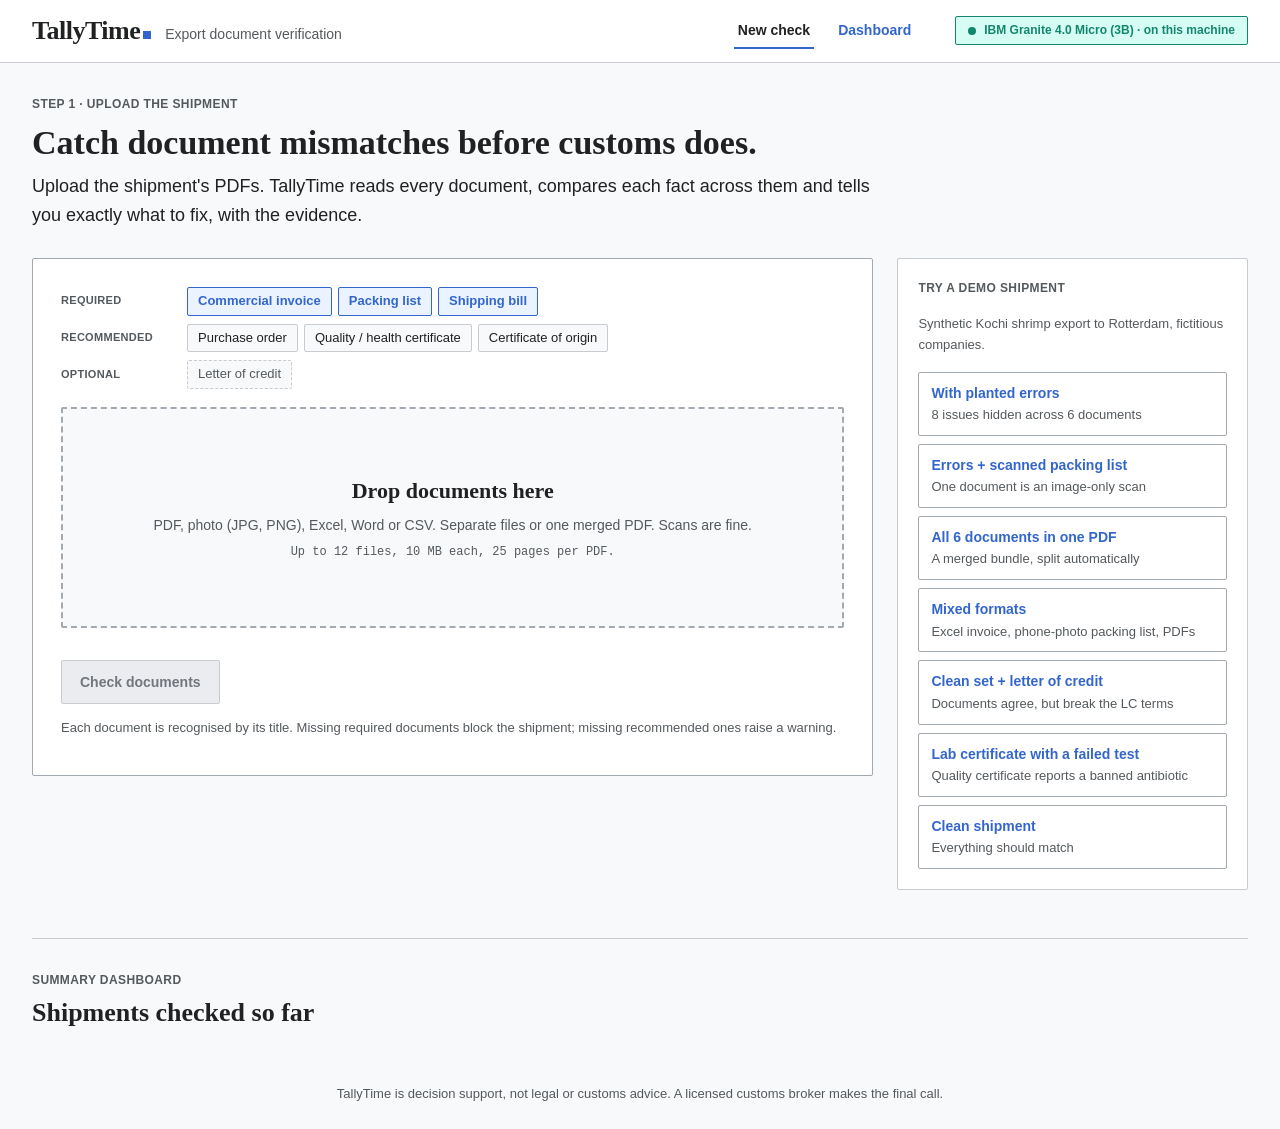
==== static/index.html @ c9c6b4e7 "feat: reusable review team with name dropdowns, export call to action and final verdict in report - " ====
<!doctype html>
<html lang="en">
<head>
<meta charset="utf-8">
<meta name="viewport" content="width=device-width, initial-scale=1">
<title>TallyTime · Export Document Verification</title>
<link rel="icon" type="image/svg+xml" href="favicon.svg">
<link rel="stylesheet" href="styles.css">
</head>
<body>
<header class="topbar">
  <div class="brand" role="button" tabindex="0" id="home-link">
    <span class="logo">TallyTime</span>
    <span class="tagline">Export document verification</span>
  </div>
  <nav class="mainnav">
    <button class="navlink" id="nav-new">New check</button>
    <button class="navlink" id="nav-dashboard">Dashboard</button>
  </nav>
  <div class="privacy-badge" id="model-badge" title="The AI model that reads the documents runs on this computer. Nothing is sent to an external service.">
    <span class="dot"></span> <span id="model-text">IBM Granite 4.0 Micro (3B) · on this machine</span>
  </div>
</header>

<main id="app">
  <!-- Upload -->
  <section id="view-upload" class="view">
    <div class="hero">
      <p class="eyebrow">STEP 1 · UPLOAD THE SHIPMENT</p>
      <h1>Catch document mismatches before customs does.</h1>
      <p class="lead">Upload the shipment's PDFs. TallyTime reads every document, compares each fact across them and tells you exactly what to fix, with the evidence.</p>
    </div>

    <div class="upload-grid">
      <div class="card upload-card">
        <div class="needed">
          <div class="need-group"><span class="need-label">Required</span>
            <span class="need req">Commercial invoice</span><span class="need req">Packing list</span><span class="need req">Shipping bill</span></div>
          <div class="need-group"><span class="need-label">Recommended</span>
            <span class="need rec">Purchase order</span><span class="need rec">Quality / health certificate</span><span class="need rec">Certificate of origin</span></div>
          <div class="need-group"><span class="need-label">Optional</span>
            <span class="need opt" title="If you add the letter of credit, every document is also checked against its terms">Letter of credit</span></div>
        </div>
        <label id="dropzone" class="dropzone" for="file-input">
          <input id="file-input" type="file" accept=".pdf,.png,.jpg,.jpeg,.tif,.tiff,.webp,.xlsx,.xls,.ods,.docx,.doc,.odt,.csv" multiple hidden>
          <strong>Drop documents here</strong>
          <span>PDF, photo (JPG, PNG), Excel, Word or CSV. Separate files or one merged PDF. Scans are fine.</span>
          <span class="limits">Up to 12 files, 10 MB each, 25 pages per PDF.</span>
        </label>
        <ul id="file-list" class="file-list"></ul>
        <div class="row-actions">
          <button id="btn-check" class="btn primary" disabled>Check documents</button>
          <button id="btn-clear" class="btn ghost" hidden>Clear</button>
        </div>
        <p class="hint">Each document is recognised by its title. Missing required documents block the shipment; missing recommended ones raise a warning.</p>
      </div>

      <div class="card demo-card">
        <p class="eyebrow">TRY A DEMO SHIPMENT</p>
        <p class="muted small">Synthetic Kochi shrimp export to Rotterdam, fictitious companies.</p>
        <button class="btn demo" data-demo="errors"><b>With planted errors</b><span>8 issues hidden across 6 documents</span></button>
        <button class="btn demo" data-demo="scanned"><b>Errors + scanned packing list</b><span>One document is an image-only scan</span></button>
        <button class="btn demo" data-demo="bundle"><b>All 6 documents in one PDF</b><span>A merged bundle, split automatically</span></button>
        <button class="btn demo" data-demo="mixed"><b>Mixed formats</b><span>Excel invoice, phone-photo packing list, PDFs</span></button>
        <button class="btn demo" data-demo="lc"><b>Clean set + letter of credit</b><span>Documents agree, but break the LC terms</span></button>
        <button class="btn demo" data-demo="quality"><b>Lab certificate with a failed test</b><span>Quality certificate reports a banned antibiotic</span></button>
        <button class="btn demo" data-demo="clean"><b>Clean shipment</b><span>Everything should match</span></button>
      </div>
    </div>

    <section id="dashboard" class="dash-section" aria-labelledby="dash-title">
      <p class="eyebrow">SUMMARY DASHBOARD</p>
      <h2 id="dash-title">Shipments checked so far</h2>
      <div id="dash-body"></div>
    </section>
  </section>

  <!-- Processing -->
  <section id="view-processing" class="view" hidden>
    <p class="eyebrow">STEP 2 · READING DOCUMENTS</p>
    <h2>Reading each document and extracting every field</h2>
    <p class="muted">The model runs on this laptop's CPU, so a new document takes about a minute. Documents seen before load instantly.</p>
    <ol id="progress-list" class="progress-list"></ol>
  </section>


  <!-- Results -->
  <section id="view-results" class="view" hidden>
    <div id="verdict" class="verdict"></div>
    <div class="langbar"><span class="muted">Issue language</span>
      <button class="lang active" data-lang="en">English</button><button class="lang" data-lang="ml">മലയാളം</button></div>
    <nav class="tabs" role="tablist">
      <button class="tab active" data-tab="matrix">Truth matrix</button>
      <button class="tab" data-tab="issues">Issues <span id="issues-count" class="pill"></span></button>
      <button class="tab" data-tab="fixes">Send fixes</button>
      <button class="tab" data-tab="readiness">Readiness</button>
      <button class="tab" data-tab="checklist">All checks</button>
      <button class="tab" data-tab="documents">Documents</button>
      <button class="tab" data-tab="audit">Audit log <span id="audit-count" class="pill"></span></button>
    </nav>
    <div id="tab-matrix" class="tab-panel"></div>
    <div id="tab-issues" class="tab-panel" hidden></div>
    <div id="tab-fixes" class="tab-panel" hidden></div>
    <div id="tab-readiness" class="tab-panel" hidden></div>
    <div id="tab-checklist" class="tab-panel" hidden></div>
    <div id="tab-documents" class="tab-panel" hidden></div>
    <div id="tab-audit" class="tab-panel" hidden></div>
    <div class="export-cta">
      <div><b>Share the review</b>
        <span class="muted">One-page report with every issue, each review decision and the final verdict. Choose "Save as PDF" in the print dialog.</span></div>
      <button class="btn primary" id="btn-export">Export report (PDF)</button>
    </div>
  </section>
</main>

<aside id="drawer" class="drawer" hidden>
  <div class="drawer-inner">
    <button id="drawer-close" class="btn ghost close" aria-label="Close">Close</button>
    <div id="drawer-body"></div>
  </div>
</aside>

<footer class="foot">TallyTime is decision support, not legal or customs advice. A licensed customs broker makes the final call.</footer>
<script src="ml.js"></script>
<script src="app.js"></script>
</body>
</html>
---- static/styles.css ----
:root {
  --navy: #0B1F33;
  --navy-2: #16304A;
  --paper: #F4EFE6;
  --card: #FBF8F2;
  --line: #D9CFBF;
  --ink: #0B1F33;
  --muted: #4A5868;
  --red: #C41E33;
  --red-bg: #FBE3E6;
  --amber: #A8540A;
  --amber-bg: #FCEBD8;
  --orange: #F28C28;
  --green: #1F7A50;
  --green-bg: #DDF0E5;
  --sans: "IBM Plex Sans", "Segoe UI", Arial, sans-serif;
  --mono: "IBM Plex Mono", "Courier New", monospace;
}

* { box-sizing: border-box; }
html, body { margin: 0; }
body { background: var(--paper); color: var(--ink); font: 15px/1.5 var(--sans); min-height: 100vh; display: flex; flex-direction: column; }
h1, h2, h3 { margin: 0 0 8px; line-height: 1.15; }
h1 { font-size: 38px; font-weight: 700; letter-spacing: -0.5px; }
h2 { font-size: 26px; }
h3 { font-size: 18px; }
p { margin: 0 0 8px; }
button { font: inherit; cursor: pointer; }
.muted { color: var(--muted); }
.mono { font-family: var(--mono); }
.eyebrow { font-family: var(--mono); font-size: 12px; letter-spacing: 3px; color: var(--amber); font-weight: 600; margin-bottom: 8px; }
[hidden] { display: none !important; }

/* Top bar */
.topbar { background: var(--navy); color: var(--paper); display: flex; justify-content: space-between; align-items: center; padding: 14px 32px; gap: 16px; flex-wrap: wrap; }
.brand { display: flex; align-items: baseline; gap: 14px; cursor: pointer; }
.logo { font-weight: 700; font-size: 24px; letter-spacing: -0.5px; }
.logo::after { content: ""; display: inline-block; width: 8px; height: 8px; background: var(--orange); margin-left: 3px; }
.tagline { color: #C9D3DE; font-size: 14px; }
.privacy-badge { font-family: var(--mono); font-size: 12px; color: #C9D3DE; border: 1px solid #3A5068; border-radius: 999px; padding: 4px 12px; display: flex; align-items: center; gap: 8px; }
.privacy-badge .dot { width: 8px; height: 8px; border-radius: 50%; background: #3FBF7F; }

main { flex: 1; width: 100%; max-width: 1360px; margin: 0 auto; padding: 32px; }
.foot { text-align: center; color: var(--muted); font-size: 13px; padding: 16px 32px 24px; }

/* Cards and buttons */
.card { background: var(--card); border: 1px solid var(--line); border-radius: 10px; padding: 24px; }
.btn { border: 1px solid var(--line); background: var(--card); color: var(--ink); border-radius: 8px; padding: 10px 18px; font-weight: 600; }
.btn:hover { border-color: var(--navy); }
.btn:focus-visible, .tab:focus-visible, .cell:focus-visible { outline: 3px solid var(--orange); outline-offset: 2px; }
.btn.primary { background: var(--navy); color: var(--paper); border-color: var(--navy); }
.btn.primary:disabled { opacity: 0.45; cursor: not-allowed; }
.btn.ghost { background: transparent; }
.btn.danger { color: var(--red); border-color: #E7B8BF; background: transparent; }
.btn.small { padding: 6px 12px; font-size: 13px; }

/* Navigation */
.mainnav { display: flex; gap: 4px; margin-left: auto; margin-right: 16px; }
.navlink { background: none; border: 1px solid transparent; color: #C9D3DE; padding: 6px 14px; border-radius: 6px; font-weight: 600; }
.navlink:hover, .navlink.active { color: var(--paper); border-color: #3A5068; }

/* Dashboard */
.kpis { display: grid; grid-template-columns: repeat(auto-fit, minmax(170px, 1fr)); gap: 14px; margin: 18px 0 24px; }
.kpi { background: var(--card); border: 1px solid var(--line); border-radius: 10px; padding: 16px 18px; }
.kpi b { display: block; font-family: var(--mono); font-size: 30px; line-height: 1.1; }
.kpi span { color: var(--muted); font-size: 13px; }
.kpi.blocked b { color: var(--red); } .kpi.ready b { color: var(--green); } .kpi.review b { color: var(--amber); }
.dash-grid { display: grid; grid-template-columns: 1fr 1fr; gap: 20px; margin-bottom: 24px; }
.bars { display: flex; flex-direction: column; gap: 10px; margin-top: 12px; }
.bar-row { display: grid; grid-template-columns: 1fr 44px; gap: 10px; align-items: center; font-size: 14px; }
.bar-label { display: flex; flex-direction: column; gap: 4px; }
.bar-track { height: 10px; background: #ECE4D6; border-radius: 999px; overflow: hidden; }
.bar-fill { height: 100%; background: var(--navy); border-radius: 999px; }
.bar-fill.hot { background: var(--red); }
.bar-row b { font-family: var(--mono); text-align: right; }
table.recent { width: 100%; border-collapse: collapse; background: var(--card); border: 1px solid var(--line); border-radius: 10px; overflow: hidden; }
.recent th, .recent td { text-align: left; padding: 10px 14px; border-bottom: 1px solid var(--line); font-size: 14px; }
.recent th { background: #F1EADF; color: var(--muted); font-weight: 600; }
.recent tr.click { cursor: pointer; } .recent tr.click:hover td { background: #fff; }
.vtag { font-family: var(--mono); font-size: 11px; font-weight: 700; letter-spacing: 1px; padding: 2px 8px; border-radius: 4px; color: #fff; }
.vtag.blocked { background: var(--red); } .vtag.review { background: var(--amber); } .vtag.ready { background: var(--green); }
@media (max-width: 900px) { .dash-grid { grid-template-columns: 1fr; } .mainnav { margin: 0; } }

/* Upload */
.hero { max-width: 860px; margin-bottom: 28px; }
.lead { font-size: 18px; color: var(--muted); }
.upload-grid { display: grid; grid-template-columns: 2.4fr 1fr; gap: 24px; align-items: start; }
.upload-card { padding: 28px; border-width: 2px; }
.needed { display: flex; flex-direction: column; gap: 8px; margin-bottom: 18px; }
.need-group { display: flex; flex-wrap: wrap; align-items: center; gap: 6px; }
.need-label { font-family: var(--mono); font-size: 11px; letter-spacing: 2px; text-transform: uppercase; color: var(--muted); width: 120px; }
.need { font-size: 13px; padding: 3px 10px; border-radius: 999px; border: 1px solid var(--line); background: #fff; }
.need.req { border-color: var(--navy); font-weight: 600; }
.need.rec { color: var(--ink); }
.need.opt { border-style: dashed; color: var(--muted); cursor: help; }
.dash-section { margin-top: 48px; padding-top: 32px; border-top: 2px solid var(--line); scroll-margin-top: 16px; }
.small { font-size: 13px; }
.dropzone { display: flex; flex-direction: column; align-items: center; justify-content: center; gap: 6px; border: 2px dashed #B9AC97; border-radius: 10px; padding: 64px 16px; text-align: center; cursor: pointer; background: #fff8; transition: border-color .15s, background .15s; }
.dropzone strong { font-size: 20px; }
.dropzone span { color: var(--muted); }
.dropzone .limits { font-size: 12px; font-family: var(--mono); }
.dropzone.over { border-color: var(--navy); background: #fff; }
.file-list { list-style: none; padding: 0; margin: 16px 0; display: flex; flex-direction: column; gap: 6px; }
.file-list li { font-family: var(--mono); font-size: 13px; background: #fff; border: 1px solid var(--line); border-radius: 6px; padding: 6px 10px; display: flex; justify-content: space-between; }
.row-actions { display: flex; gap: 10px; }
.hint { color: var(--muted); font-size: 13px; margin-top: 14px; }
.demo-card { display: flex; flex-direction: column; gap: 10px; }
.btn.demo { text-align: left; display: flex; flex-direction: column; gap: 1px; padding: 9px 12px; background: #fff; font-size: 14px; }
.demo-card { gap: 8px; padding: 20px; }
.btn.demo span { font-weight: 400; color: var(--muted); font-size: 13px; }

/* Processing */
.progress-list { list-style: none; padding: 0; margin: 24px 0 0; display: flex; flex-direction: column; gap: 10px; max-width: 860px; }
.progress-list li { background: var(--card); border: 1px solid var(--line); border-radius: 8px; padding: 14px 18px; display: grid; grid-template-columns: 28px 1fr auto; gap: 12px; align-items: center; }
.state-icon { width: 22px; height: 22px; border-radius: 50%; border: 2px solid var(--line); }
.state-icon.reading { border-color: var(--line); border-top-color: var(--navy); animation: spin 0.9s linear infinite; }
.state-icon.done { background: var(--green); border-color: var(--green); }
.state-icon.error { background: var(--red); border-color: var(--red); }
@keyframes spin { to { transform: rotate(360deg); } }
.progress-list .meta { font-family: var(--mono); font-size: 13px; color: var(--muted); }

/* Verdict */
.verdict { display: grid; grid-template-columns: auto 1fr auto; gap: 28px; align-items: center; background: var(--navy); color: var(--paper); border-radius: 12px; padding: 24px 28px; margin-bottom: 20px; }
.stamp { justify-self: start; width: max-content; font-family: var(--mono); font-weight: 700; font-size: 22px; letter-spacing: 3px; padding: 10px 18px; border: 3px solid currentColor; border-radius: 6px; transform: rotate(-3deg); white-space: nowrap; }
.stamp.blocked { color: #FF6B7D; }
.stamp.review { color: var(--orange); }
.stamp.ready { color: #3FBF7F; }
.verdict h2 { margin-bottom: 4px; }
.verdict .sub { color: #C9D3DE; }
.stats { display: flex; gap: 22px; margin-top: 10px; flex-wrap: wrap; }
.stat b { font-family: var(--mono); font-size: 22px; display: block; }
.stat span { color: #C9D3DE; font-size: 13px; }
.coverage { display: flex; flex-wrap: wrap; gap: 6px; margin-top: 12px; }
.cov { font-size: 12px; padding: 3px 9px; border-radius: 999px; border: 1px solid #3A5068; color: #C9D3DE; }
.cov.ok { border-color: #2E6B53; color: #9FE0BF; }
.cov.missing { border-color: #FF6B7D; color: #FFB3BD; font-weight: 600; }
.cov.absent { border-style: dashed; color: #9FB2C6; }
.verdict-actions { display: flex; flex-direction: column; gap: 8px; }
.verdict .btn { background: transparent; color: var(--paper); border-color: #3A5068; }
.verdict .btn:hover { border-color: var(--paper); }
.verdict .btn.danger { color: #FF9AA6; }

/* Tabs */
.tabs { display: flex; gap: 4px; border-bottom: 2px solid var(--line); margin-bottom: 20px; flex-wrap: wrap; }
.tab { background: none; border: none; padding: 10px 16px; font-weight: 600; color: var(--muted); border-bottom: 3px solid transparent; margin-bottom: -2px; }
.tab.active { color: var(--ink); border-bottom-color: var(--orange); }
.pill { font-family: var(--mono); font-size: 12px; background: var(--line); border-radius: 999px; padding: 1px 8px; margin-left: 4px; }
.pill.red { background: var(--red); color: #fff; }

/* Truth matrix */
.matrix-wrap { overflow-x: auto; border: 1px solid var(--line); border-radius: 10px; background: var(--card); }
table.matrix { border-collapse: collapse; width: 100%; min-width: 980px; }
.matrix th, .matrix td { border-bottom: 1px solid var(--line); padding: 0; text-align: left; vertical-align: top; }
.matrix thead th { background: var(--navy); color: var(--paper); padding: 12px 12px; font-size: 13px; position: sticky; top: 0; }
.matrix thead th small { display: block; color: #9FB2C6; font-weight: 400; font-family: var(--mono); font-size: 11px; }
.matrix th.field { padding: 12px; width: 170px; font-size: 14px; background: #F1EADF; }
.matrix thead th.field { background: var(--navy-2); color: var(--paper); }
.matrix th.field .rowstatus { display: block; font-family: var(--mono); font-size: 11px; font-weight: 600; margin-top: 2px; }
.rowstatus.error { color: var(--red); }
.rowstatus.warning { color: var(--amber); }
.rowstatus.pass { color: var(--green); }
.rowstatus.info, .rowstatus.skipped { color: var(--muted); }
.cell { display: block; width: 100%; min-height: 52px; word-break: break-word; text-align: left; border: none; background: transparent; padding: 10px 12px; font-family: var(--mono); font-size: 13px; color: var(--ink); }
.cell:hover { background: #fff; }
.matrix td.td-mismatch { background: var(--red-bg); box-shadow: inset 3px 0 0 var(--red); }
.matrix td.td-vague { background: var(--amber-bg); box-shadow: inset 3px 0 0 var(--amber); }
.cell.mismatch { color: var(--red); font-weight: 600; }
.cell.vague { color: var(--amber); font-weight: 600; }
.cell.mismatch:hover, .cell.vague:hover { background: transparent; text-decoration: underline; }
.cell.empty { color: #A9A398; cursor: help; font-family: var(--sans); font-size: 12px; font-style: italic; }
.cell-legend { font-style: italic; color: #A9A398; }
.reviewer { display: flex; align-items: center; gap: 8px; font-size: 13px; color: var(--muted); margin-top: 6px; }
.reviewer input { font: inherit; border: 1px solid var(--line); border-radius: 6px; padding: 4px 8px; background: #fff; width: 220px; }
.cell .tag { display: block; font-family: var(--sans); font-size: 11px; font-weight: 600; margin-top: 3px; }
.cell .unverified { color: var(--amber); }
.legend { display: flex; gap: 18px; color: var(--muted); font-size: 13px; margin: 0 0 12px; flex-wrap: wrap; }
.legend i { display: inline-block; width: 12px; height: 12px; border-radius: 2px; vertical-align: -1px; margin-right: 6px; }

/* Issues */
.issues { display: flex; flex-direction: column; gap: 14px; }
.issue { background: var(--card); border: 1px solid var(--line); border-left: 6px solid var(--red); border-radius: 10px; padding: 18px 20px; }
.issue.warning { border-left-color: var(--amber); }
.issue.reviewed { opacity: 0.85; }
.issue-head { display: flex; justify-content: space-between; gap: 12px; align-items: baseline; flex-wrap: wrap; }
.sev { font-family: var(--mono); font-size: 11px; font-weight: 700; letter-spacing: 1px; padding: 2px 8px; border-radius: 4px; color: #fff; background: var(--red); margin-right: 8px; }
.sev.warning { background: var(--amber); }
.sev.pass { background: var(--green); }
.sev.skipped { background: #8A8F96; }
.cat { font-family: var(--mono); font-size: 12px; color: var(--muted); }
.issue .msg { font-size: 16px; margin: 8px 0; }
.issue .fix { color: var(--muted); }
.issue .fix b { color: var(--ink); }
table.values { width: 100%; border-collapse: collapse; margin: 12px 0; font-size: 13px; }
.values th { text-align: left; color: var(--muted); font-weight: 600; padding: 6px 8px; border-bottom: 1px solid var(--line); }
.values td { padding: 6px 8px; border-bottom: 1px solid #ECE4D6; vertical-align: top; }
.values td.v { font-family: var(--mono); }
.values tr.outlier td { background: var(--red-bg); }
.values tr.outlier td.v { color: var(--red); font-weight: 600; }
.evidence { font-family: var(--mono); font-size: 12px; color: var(--muted); }
.review-box { border-top: 1px dashed var(--line); margin-top: 12px; padding-top: 12px; display: flex; gap: 10px; align-items: flex-start; flex-wrap: wrap; }
.review-box textarea { flex: 1 1 320px; min-height: 40px; font: inherit; border: 1px solid var(--line); border-radius: 6px; padding: 8px; background: #fff; }
.review-head { flex: 1 1 100%; display: flex; flex-direction: column; gap: 2px; font-size: 14px; }
.review-head .muted { font-size: 13px; }
.review-actions { display: flex; gap: 8px; flex-wrap: wrap; flex: 0 0 auto; }
.sr-only { position: absolute; width: 1px; height: 1px; overflow: hidden; clip: rect(0 0 0 0); white-space: nowrap; }
.review-done { font-size: 14px; }
.review-done b.confirmed { color: var(--red); }
.review-done b.overridden { color: var(--green); }
.empty-state { background: var(--card); border: 1px dashed var(--line); border-radius: 10px; padding: 32px; text-align: center; color: var(--muted); }

/* Language toggle */
.langbar { display: flex; align-items: center; gap: 6px; justify-content: flex-end; margin: -8px 0 6px; font-size: 13px; }
.lang { border: 1px solid var(--line); background: var(--card); border-radius: 6px; padding: 3px 10px; font-weight: 600; color: var(--muted); }
.lang.active { background: var(--navy); color: var(--paper); border-color: var(--navy); }
.ml { font-family: "Noto Sans Malayalam", "Manjari", var(--sans); }
.en-sub { color: var(--muted); font-size: 13px; }

/* Send fixes */
.fix-grid { display: grid; grid-template-columns: repeat(auto-fill, minmax(420px, 1fr)); gap: 16px; }
.fix-card { background: var(--card); border: 1px solid var(--line); border-top: 6px solid var(--navy); border-radius: 10px; padding: 18px 20px; display: flex; flex-direction: column; gap: 10px; }
.fix-card ol { margin: 0; padding-left: 20px; display: flex; flex-direction: column; gap: 6px; font-size: 14px; }
.fix-card .actions { display: flex; gap: 8px; flex-wrap: wrap; margin-top: auto; }
.btn.wa { background: #1F7A50; color: #fff; border-color: #1F7A50; }

/* Readiness */
.ready-head { display: flex; gap: 24px; flex-wrap: wrap; align-items: baseline; margin-bottom: 16px; }
.ready-head b { font-size: 20px; }
.rtag { font-family: var(--mono); font-size: 11px; font-weight: 700; letter-spacing: 1px; padding: 2px 8px; border-radius: 4px; color: #fff; }
.rtag.info { background: var(--navy-2); }
.rtag.ok { background: var(--green); } .rtag.missing { background: var(--red); } .rtag.check { background: var(--amber); }

/* Checklist */
.check-group { margin-bottom: 22px; }
.check-group h3 { font-size: 13px; font-family: var(--mono); letter-spacing: 2px; text-transform: uppercase; color: var(--muted); }
.check-row { display: grid; grid-template-columns: 96px 1fr; gap: 12px; padding: 10px 0; border-bottom: 1px solid var(--line); align-items: baseline; }
.check-row .t { font-weight: 600; }
.check-row .m { color: var(--muted); font-size: 14px; }

/* Documents */
.docs { display: grid; grid-template-columns: repeat(auto-fill, minmax(380px, 1fr)); gap: 16px; }
.doc-card { background: var(--card); border: 1px solid var(--line); border-radius: 10px; padding: 18px; }
.doc-card .badges { display: flex; gap: 6px; flex-wrap: wrap; margin: 6px 0 10px; }
.badge { font-family: var(--mono); font-size: 11px; border: 1px solid var(--line); border-radius: 4px; padding: 1px 6px; color: var(--muted); }
.badge.warn { border-color: var(--amber); color: var(--amber); }
.doc-card details summary { cursor: pointer; font-weight: 600; margin-top: 8px; }

/* Audit */
.audit { list-style: none; padding: 0; margin: 0; }
.audit li { background: var(--card); border: 1px solid var(--line); border-radius: 8px; padding: 12px 16px; margin-bottom: 8px; }

/* Drawer */
.drawer { position: fixed; inset: 0; background: rgba(11, 31, 51, 0.35); display: flex; justify-content: flex-end; z-index: 20; }
.drawer-inner { width: min(560px, 100%); height: 100%; background: var(--paper); padding: 28px; overflow-y: auto; box-shadow: -12px 0 32px rgba(0,0,0,.2); position: relative; }
.drawer .close { position: absolute; top: 18px; right: 18px; }
.kv { display: grid; grid-template-columns: 150px 1fr; gap: 6px 12px; margin: 16px 0; font-size: 14px; }
.kv dt { color: var(--muted); }
.kv dd { margin: 0; font-family: var(--mono); }
.snippet { background: #fff; border: 1px solid var(--line); border-left: 4px solid var(--navy); border-radius: 6px; padding: 12px; font-family: var(--mono); font-size: 13px; white-space: pre-wrap; word-break: break-word; }
.snippet mark { background: #FFE08A; padding: 0 2px; }
.ok-note { color: var(--green); font-weight: 600; }
.warn-note { color: var(--amber); font-weight: 600; }

@media (max-width: 900px) {
  main { padding: 16px; }
  .upload-grid { grid-template-columns: 1fr; }
  .need-label { width: 100%; }
  .verdict { grid-template-columns: 1fr; }
  h1 { font-size: 28px; }
}

/* =====================================================================
   Codex theme
   A hand-written theme following the Wikimedia Codex design language
   (design tokens, components and patterns: https://doc.wikimedia.org/codex/).
   It overrides the base styles above; delete this block to restore them.
   ===================================================================== */
:root {
  --cdx-base: #202122;          /* color-base */
  --cdx-subtle: #54595d;        /* color-subtle */
  --cdx-placeholder: #72777d;
  --cdx-bg: #ffffff;            /* background-color-base */
  --cdx-bg-subtle: #f8f9fa;     /* background-color-interactive-subtle */
  --cdx-bg-interactive: #eaecf0;
  --cdx-border: #a2a9b1;        /* border-color-base */
  --cdx-border-subtle: #c8ccd1;
  --cdx-progressive: #36c;      /* color-progressive */
  --cdx-progressive-hover: #447ff5;
  --cdx-progressive-active: #2a4b8d;
  --cdx-progressive-bg: #eaf3ff;
  --cdx-error: #d73333;
  --cdx-error-bg: #fee7e6;
  --cdx-warning: #886425;
  --cdx-warning-border: #ab7f2a;
  --cdx-warning-bg: #fef6e7;
  --cdx-success: #14866d;
  --cdx-success-bg: #d5fdf4;
  --cdx-radius: 2px;

  /* Re-point the base palette at Codex tokens */
  --navy: var(--cdx-progressive);
  --navy-2: var(--cdx-progressive-active);
  --paper: var(--cdx-bg-subtle);
  --card: var(--cdx-bg);
  --line: var(--cdx-border-subtle);
  --ink: var(--cdx-base);
  --muted: var(--cdx-subtle);
  --red: var(--cdx-error);
  --red-bg: var(--cdx-error-bg);
  --amber: var(--cdx-warning);
  --amber-bg: var(--cdx-warning-bg);
  --orange: var(--cdx-progressive);
  --green: var(--cdx-success);
  --green-bg: var(--cdx-success-bg);
  --sans: -apple-system, BlinkMacSystemFont, "Segoe UI", Roboto, Lato, Helvetica, Arial, sans-serif;
  --mono: Menlo, Consolas, "Liberation Mono", "Courier New", monospace;
  --serif: "Linux Libertine", "Georgia", "Times", serif;
}

body { background: var(--cdx-bg-subtle); color: var(--cdx-base); font-size: 14px; line-height: 1.6; }
h1, h2 { font-family: var(--serif); font-weight: 400; letter-spacing: 0; }
h1 { font-size: 34px; line-height: 1.25; }
h2 { font-size: 26px; }
h3 { font-weight: 700; }
.lead, .muted { color: var(--cdx-subtle); }
.eyebrow { font-family: var(--sans); font-size: 12px; font-weight: 700; letter-spacing: 0.4px; color: var(--cdx-subtle); text-transform: uppercase; }

/* Header: white bar with a hairline, like the Vector skin */
.topbar { background: var(--cdx-bg); color: var(--cdx-base); border-bottom: 1px solid var(--cdx-border-subtle); padding: 10px 32px; }
.logo { color: var(--cdx-base); font-family: var(--serif); font-weight: 400; font-size: 26px; }
.logo::after { background: var(--cdx-progressive); }
.tagline { color: var(--cdx-subtle); }
.navlink { color: var(--cdx-progressive); border: none; border-bottom: 2px solid transparent; border-radius: 0; padding: 6px 4px; margin: 0 8px; }
.navlink:hover { color: var(--cdx-progressive-hover); border-color: transparent; }
.navlink.active { color: var(--cdx-base); border-bottom-color: var(--cdx-progressive); }
.privacy-badge { color: var(--cdx-success); border-color: var(--cdx-success); background: var(--cdx-success-bg); border-radius: var(--cdx-radius); font-family: var(--sans); font-weight: 700; }
.privacy-badge .dot { background: var(--cdx-success); }

/* Surfaces */
.card, .kpi, .doc-card, .fix-card, .issue, .empty-state, .progress-list li, .audit li, .matrix-wrap, table.recent {
  border-radius: var(--cdx-radius); border-color: var(--cdx-border-subtle); background: var(--cdx-bg); box-shadow: none;
}
.upload-card { border: 1px solid var(--cdx-border); }

/* Buttons (cdx-button: default, progressive primary, destructive, quiet) */
.btn { border-radius: var(--cdx-radius); background: var(--cdx-bg-subtle); border: 1px solid var(--cdx-border); color: var(--cdx-base); font-weight: 700; }
.btn:hover { background: var(--cdx-bg); border-color: var(--cdx-placeholder); }
.btn:active { background: var(--cdx-bg-interactive); }
.btn.primary { background: var(--cdx-progressive); border-color: var(--cdx-progressive); color: #fff; }
.btn.primary:hover { background: var(--cdx-progressive-hover); border-color: var(--cdx-progressive-hover); }
.btn.primary:disabled { background: var(--cdx-bg-interactive); border-color: var(--cdx-border-subtle); color: var(--cdx-placeholder); opacity: 1; }
.btn.danger { color: var(--cdx-error); background: var(--cdx-bg-subtle); border-color: var(--cdx-border); }
.btn.ghost { background: transparent; border-color: transparent; color: var(--cdx-progressive); }
.btn.wa { background: var(--cdx-success); border-color: var(--cdx-success); color: #fff; }
.btn.demo { background: var(--cdx-bg); font-weight: 400; }
.btn.demo b { color: var(--cdx-progressive); }
.btn:focus-visible, .tab:focus-visible, .cell:focus-visible, .navlink:focus-visible {
  outline: none; box-shadow: inset 0 0 0 1px var(--cdx-progressive), 0 0 0 1px var(--cdx-progressive);
}

/* Inputs */
.review-box textarea, .reviewer input { border-radius: var(--cdx-radius); border-color: var(--cdx-border); }
.review-box textarea:focus, .reviewer input:focus { outline: none; border-color: var(--cdx-progressive); box-shadow: inset 0 0 0 1px var(--cdx-progressive); }
.dropzone { border: 2px dashed var(--cdx-border); background: var(--cdx-bg-subtle); border-radius: var(--cdx-radius); }
.dropzone:hover, .dropzone.over { border-color: var(--cdx-progressive); background: var(--cdx-progressive-bg); }
.dropzone strong { font-family: var(--serif); font-weight: 400; font-size: 22px; }
.file-list li { border-radius: var(--cdx-radius); background: var(--cdx-bg-subtle); }

/* Info chips */
.need { border-radius: var(--cdx-radius); background: var(--cdx-bg-subtle); border-color: var(--cdx-border-subtle); }
.need.req { border-color: var(--cdx-progressive); color: var(--cdx-progressive); background: var(--cdx-progressive-bg); }
.need-label { font-family: var(--sans); font-weight: 700; letter-spacing: 0.3px; }

/* Verdict as a Codex message box: tinted background, coloured left border */
.verdict { background: var(--cdx-bg); color: var(--cdx-base); border: 1px solid var(--cdx-border-subtle); border-left: 6px solid var(--cdx-progressive); border-radius: var(--cdx-radius); }
.verdict:has(.stamp.blocked) { background: var(--cdx-error-bg); border-color: #f0b8b8; border-left-color: var(--cdx-error); }
.verdict:has(.stamp.review) { background: var(--cdx-warning-bg); border-color: #edd5a8; border-left-color: var(--cdx-warning-border); }
.verdict:has(.stamp.ready) { background: var(--cdx-success-bg); border-color: #a3e5d2; border-left-color: var(--cdx-success); }
.verdict h2 { font-family: var(--sans); font-weight: 700; font-size: 22px; }
.verdict .sub, .stat span { color: var(--cdx-subtle); }
.stamp { transform: none; font-family: var(--sans); font-size: 15px; letter-spacing: 1px; padding: 6px 12px; border-width: 2px; border-radius: var(--cdx-radius); background: var(--cdx-bg); }
.stamp.blocked { color: var(--cdx-error); }
.stamp.review { color: var(--cdx-warning); }
.stamp.ready { color: var(--cdx-success); }
.verdict .btn { background: var(--cdx-bg-subtle); color: var(--cdx-base); border-color: var(--cdx-border); }
.verdict .btn:hover { background: var(--cdx-bg); border-color: var(--cdx-placeholder); }
.verdict .btn.danger { color: var(--cdx-error); }
.cov { border-radius: var(--cdx-radius); border-color: var(--cdx-border-subtle); color: var(--cdx-subtle); background: var(--cdx-bg); }
.cov.ok { border-color: var(--cdx-success); color: var(--cdx-success); background: var(--cdx-success-bg); }
.cov.missing { border-color: var(--cdx-error); color: var(--cdx-error); background: var(--cdx-error-bg); }
.cov.absent { background: transparent; }

/* Tabs (cdx-tabs) */
.tabs { border-bottom: 1px solid var(--cdx-border-subtle); }
.tab { color: var(--cdx-subtle); }
.tab:hover { color: var(--cdx-progressive); }
.tab.active { color: var(--cdx-progressive); border-bottom-color: var(--cdx-progressive); }
.pill { border-radius: var(--cdx-radius); background: var(--cdx-bg-interactive); color: var(--cdx-base); }
.pill.red { background: var(--cdx-error); color: #fff; }
.lang { border-radius: var(--cdx-radius); background: var(--cdx-bg-subtle); border-color: var(--cdx-border); color: var(--cdx-base); }
.lang.active { background: var(--cdx-progressive); border-color: var(--cdx-progressive); color: #fff; }

/* Tables in the Wikipedia "wikitable" style */
.matrix-wrap { border-color: var(--cdx-border); }
.matrix thead th { background: var(--cdx-bg-interactive); color: var(--cdx-base); border-bottom: 1px solid var(--cdx-border); }
.matrix thead th small { color: var(--cdx-subtle); }
.matrix thead th.field { background: var(--cdx-bg-interactive); color: var(--cdx-base); }
.matrix th.field { background: var(--cdx-bg-subtle); }
.matrix th, .matrix td { border-bottom: 1px solid var(--cdx-border-subtle); border-right: 1px solid var(--cdx-border-subtle); }
.matrix td.td-mismatch { background: var(--cdx-error-bg); box-shadow: inset 3px 0 0 var(--cdx-error); }
.matrix td.td-vague { background: var(--cdx-warning-bg); box-shadow: inset 3px 0 0 var(--cdx-warning-border); }
.cell:hover { background: var(--cdx-progressive-bg); }
.recent th { background: var(--cdx-bg-interactive); color: var(--cdx-base); }
.recent th, .recent td { border: 1px solid var(--cdx-border-subtle); }
.recent tr.click:hover td { background: var(--cdx-progressive-bg); }
.values th { color: var(--cdx-subtle); }
.values tr.outlier td { background: var(--cdx-error-bg); }

/* Status labels */
.sev, .vtag, .rtag { border-radius: var(--cdx-radius); font-family: var(--sans); letter-spacing: 0.3px; }
.sev.warning, .vtag.review, .rtag.check { background: var(--cdx-warning-border); }
.rtag.info { background: var(--cdx-subtle); }
.issue { border-left: 4px solid var(--cdx-error); }
.issue.warning { border-left-color: var(--cdx-warning-border); }
.check-group h3 { font-family: var(--sans); letter-spacing: 0.4px; }

/* Dashboard */
.kpi b { font-family: var(--sans); }
.bar-track { background: var(--cdx-bg-interactive); border-radius: var(--cdx-radius); }
.bar-fill { background: var(--cdx-progressive); border-radius: var(--cdx-radius); }
.bar-fill.hot { background: var(--cdx-error); }
.dash-section { border-top: 1px solid var(--cdx-border-subtle); }

/* Side panel and snippets */
.drawer { background: rgba(32, 33, 34, 0.4); }
.drawer-inner { background: var(--cdx-bg); box-shadow: -4px 0 16px rgba(0, 0, 0, 0.15); }
.snippet { border-radius: var(--cdx-radius); border-left-color: var(--cdx-progressive); background: var(--cdx-bg-subtle); }
.snippet mark { background: #fc3; }
.state-icon.reading { border-top-color: var(--cdx-progressive); }

/* Bolder titles: serif headings, logo and drop zone heading */
h1, h2 { font-weight: 700; }
.logo { font-weight: 700; }
.dropzone strong { font-weight: 700; }
.lead { color: var(--cdx-base); }

.privacy-badge.cloud { color: var(--cdx-progressive); border-color: var(--cdx-progressive); background: var(--cdx-progressive-bg); }
.privacy-badge.cloud .dot { background: var(--cdx-progressive); }

/* Review team panel */
.team-panel { background: var(--cdx-bg); border: 1px solid var(--cdx-border-subtle); border-left: 4px solid var(--cdx-progressive); border-radius: var(--cdx-radius); padding: 14px 18px; margin-bottom: 16px; display: flex; flex-direction: column; gap: 10px; }
.team-row { display: flex; align-items: center; justify-content: space-between; gap: 12px; flex-wrap: wrap; }
.members { display: flex; flex-wrap: wrap; gap: 6px; align-items: center; }
.member { display: inline-flex; align-items: center; gap: 4px; padding: 2px 4px 2px 10px; border: 1px solid var(--cdx-progressive); background: var(--cdx-progressive-bg); color: var(--cdx-progressive); border-radius: var(--cdx-radius); font-weight: 700; font-size: 13px; }
.member-x { border: none; background: none; color: var(--cdx-progressive); font-size: 16px; line-height: 1; padding: 0 4px; }
.add-member { display: flex; gap: 6px; }
.add-member input { font: inherit; border: 1px solid var(--cdx-border); border-radius: var(--cdx-radius); padding: 4px 8px; width: 260px; }
.switch { display: inline-flex; align-items: center; gap: 6px; font-size: 13px; color: var(--cdx-subtle); cursor: pointer; }
.reviewer select { font: inherit; border: 1px solid var(--cdx-border); border-radius: var(--cdx-radius); padding: 3px 6px; background: var(--cdx-bg); min-width: 200px; }

/* Export call to action under every results tab */
.export-cta { margin-top: 24px; padding: 16px 20px; display: flex; align-items: center; justify-content: space-between; gap: 16px; flex-wrap: wrap;
  background: var(--cdx-progressive-bg); border: 1px solid #a6c4f5; border-left: 4px solid var(--cdx-progressive); border-radius: var(--cdx-radius); }
.export-cta > div { display: flex; flex-direction: column; gap: 2px; max-width: 760px; }

/* The page is light: keep native pop-ups (dropdown lists, date pickers) light even on a dark system theme */
:root { color-scheme: light; }

/* Dropdown in the Codex style */
.reviewer select {
  appearance: none; -webkit-appearance: none;
  font: inherit; font-weight: 700; color: var(--cdx-base);
  background: var(--cdx-bg) url("data:image/svg+xml,%3Csvg xmlns='http://www.w3.org/2000/svg' width='12' height='12' viewBox='0 0 20 20'%3E%3Cpath fill='%23202122' d='M17.5 4.75 10 12.25 2.5 4.75 1 6.25l9 9 9-9z'/%3E%3C/svg%3E") no-repeat right 10px center;
  border: 1px solid var(--cdx-border); border-radius: var(--cdx-radius);
  padding: 5px 34px 5px 10px; min-width: 220px; cursor: pointer;
}
.reviewer select:hover { border-color: var(--cdx-placeholder); }
.reviewer select:focus { outline: none; border-color: var(--cdx-progressive); box-shadow: inset 0 0 0 1px var(--cdx-progressive); }
.reviewer select option { background: var(--cdx-bg); color: var(--cdx-base); font-weight: 400; }
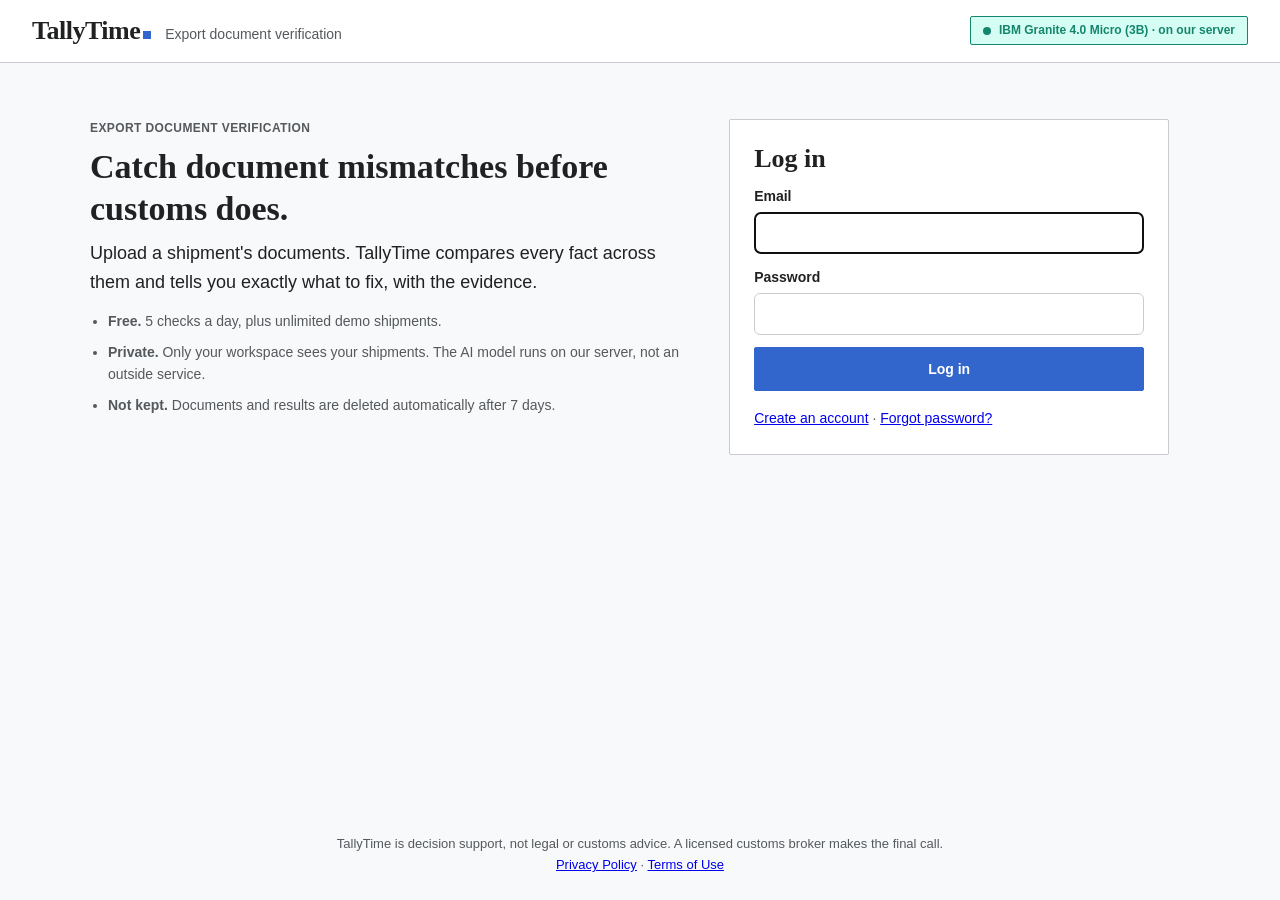
==== commit cfec7ae8: "feat: accounts, shared workspaces, job queue, limits, notifications and 7-day retention - Email/pass" ====
--- a/static/index.html
+++ b/static/index.html
@@ -13,12 +13,18 @@
     <span class="logo">TallyTime</span>
     <span class="tagline">Export document verification</span>
   </div>
-  <nav class="mainnav">
+  <nav class="mainnav" id="mainnav" hidden>
     <button class="navlink" id="nav-new">New check</button>
+    <button class="navlink" id="nav-queue">Queue <span id="queue-count" class="pill" hidden></span></button>
     <button class="navlink" id="nav-dashboard">Dashboard</button>
   </nav>
-  <div class="privacy-badge" id="model-badge" title="The AI model that reads the documents runs on this computer. Nothing is sent to an external service.">
-    <span class="dot"></span> <span id="model-text">IBM Granite 4.0 Micro (3B) · on this machine</span>
+  <div class="privacy-badge" id="model-badge" title="The AI model that reads the documents runs on the TallyTime server. Your documents are not sent to any outside AI service.">
+    <span class="dot"></span> <span id="model-text">IBM Granite 4.0 Micro (3B) · on our server</span>
+  </div>
+  <div class="account-bar" id="account-bar" hidden>
+    <label class="sr-only" for="ws-switch">Workspace</label>
+    <select id="ws-switch" title="Workspace: the shipments you see and share"></select>
+    <button class="navlink" id="nav-account">Account</button>
   </div>
 </header>
 
@@ -51,13 +57,14 @@
         <div class="row-actions">
           <button id="btn-check" class="btn primary" disabled>Check documents</button>
           <button id="btn-clear" class="btn ghost" hidden>Clear</button>
+          <span id="quota-note" class="quota-note"></span>
         </div>
         <p class="hint">Each document is recognised by its title. Missing required documents block the shipment; missing recommended ones raise a warning.</p>
       </div>
 
       <div class="card demo-card">
         <p class="eyebrow">TRY A DEMO SHIPMENT</p>
-        <p class="muted small">Synthetic Kochi shrimp export to Rotterdam, fictitious companies.</p>
+        <p class="muted small">Synthetic Kochi shrimp export to Rotterdam, fictitious companies. Demos do not count towards your daily checks.</p>
         <button class="btn demo" data-demo="errors"><b>With planted errors</b><span>8 issues hidden across 6 documents</span></button>
         <button class="btn demo" data-demo="scanned"><b>Errors + scanned packing list</b><span>One document is an image-only scan</span></button>
         <button class="btn demo" data-demo="bundle"><b>All 6 documents in one PDF</b><span>A merged bundle, split automatically</span></button>
@@ -67,6 +74,13 @@
         <button class="btn demo" data-demo="clean"><b>Clean shipment</b><span>Everything should match</span></button>
       </div>
     </div>
+
+    <section id="queue" class="dash-section" aria-labelledby="queue-title" hidden>
+      <p class="eyebrow">QUEUE</p>
+      <h2 id="queue-title">Your checks</h2>
+      <p class="muted">Checks run one at a time, in the order they arrive. You can leave this page; TallyTime tells you when each one is done.</p>
+      <div id="queue-body"></div>
+    </section>
 
     <section id="dashboard" class="dash-section" aria-labelledby="dash-title">
       <p class="eyebrow">SUMMARY DASHBOARD</p>
@@ -78,8 +92,9 @@
   <!-- Processing -->
   <section id="view-processing" class="view" hidden>
     <p class="eyebrow">STEP 2 · READING DOCUMENTS</p>
-    <h2>Reading each document and extracting every field</h2>
-    <p class="muted">The model runs on this laptop's CPU, so a new document takes about a minute. Documents seen before load instantly.</p>
+    <h2 id="proc-title">Reading each document and extracting every field</h2>
+    <p class="muted">Checks run one at a time on our server, and a new document takes about a minute. You can leave this page: TallyTime notifies you when the check is done.</p>
+    <div id="job-status" class="job-status card"></div>
     <ol id="progress-list" class="progress-list"></ol>
   </section>
 
@@ -87,6 +102,7 @@
   <!-- Results -->
   <section id="view-results" class="view" hidden>
     <div id="verdict" class="verdict"></div>
+    <p id="expiry-note" class="expiry-note"></p>
     <div class="langbar"><span class="muted">Issue language</span>
       <button class="lang active" data-lang="en">English</button><button class="lang" data-lang="ml">മലയാളം</button></div>
     <nav class="tabs" role="tablist">
@@ -111,7 +127,45 @@
       <button class="btn primary" id="btn-export">Export report (PDF)</button>
     </div>
   </section>
+
+  <!-- Sign in, sign up, confirm email, reset password, accept terms, accept invitation -->
+  <section id="view-auth" class="view" hidden>
+    <div class="auth-wrap">
+      <div class="auth-intro">
+        <p class="eyebrow">EXPORT DOCUMENT VERIFICATION</p>
+        <h1>Catch document mismatches before customs does.</h1>
+        <p class="lead">Upload a shipment's documents. TallyTime compares every fact across them and tells you exactly what to fix, with the evidence.</p>
+        <ul class="auth-points">
+          <li><b>Free.</b> <span id="auth-quota">5</span> checks a day, plus unlimited demo shipments.</li>
+          <li><b>Private.</b> Only your workspace sees your shipments. The AI model runs on our server, not an outside service.</li>
+          <li><b>Not kept.</b> Documents and results are deleted automatically after <span id="auth-retention">7</span> days.</li>
+        </ul>
+      </div>
+      <div class="card auth-card" id="auth-card"></div>
+    </div>
+  </section>
+
+  <!-- Account settings -->
+  <section id="view-account" class="view" hidden>
+    <p class="eyebrow">ACCOUNT</p>
+    <h2>Account and workspace</h2>
+    <div id="account-body" class="account-grid"></div>
+  </section>
 </main>
+
+<div id="toast" class="toast" role="status" aria-live="polite" hidden></div>
+
+<div id="report-dialog" class="dialog-backdrop" hidden role="dialog" aria-modal="true" aria-labelledby="report-dialog-title">
+  <div class="dialog">
+    <h2 id="report-dialog-title">Export the review report</h2>
+    <p class="muted">Which language should the report be in? It opens the print dialog; choose "Save as PDF" to keep it.</p>
+    <div class="dialog-choices">
+      <button class="btn primary" data-report-lang="en">English</button>
+      <button class="btn primary ml" data-report-lang="ml">മലയാളം</button>
+    </div>
+    <button class="btn ghost" id="report-cancel">Cancel</button>
+  </div>
+</div>
 
 <aside id="drawer" class="drawer" hidden>
   <div class="drawer-inner">
@@ -120,8 +174,10 @@
   </div>
 </aside>
 
-<footer class="foot">TallyTime is decision support, not legal or customs advice. A licensed customs broker makes the final call.</footer>
+<footer class="foot">TallyTime is decision support, not legal or customs advice. A licensed customs broker makes the final call.
+  <br><a href="/privacy.html">Privacy Policy</a> · <a href="/terms.html">Terms of Use</a></footer>
 <script src="ml.js"></script>
+<script src="session.js"></script>
 <script src="app.js"></script>
 </body>
 </html>
--- a/static/styles.css
+++ b/static/styles.css
@@ -476,3 +476,78 @@
 .reviewer select:hover { border-color: var(--cdx-placeholder); }
 .reviewer select:focus { outline: none; border-color: var(--cdx-progressive); box-shadow: inset 0 0 0 1px var(--cdx-progressive); }
 .reviewer select option { background: var(--cdx-bg); color: var(--cdx-base); font-weight: 400; }
+
+/* Report language dialog (cdx-dialog style) */
+.dialog-backdrop { position: fixed; inset: 0; background: rgba(32, 33, 34, 0.45); display: flex; align-items: center; justify-content: center; z-index: 30; padding: 16px; }
+.dialog { background: var(--cdx-bg); border: 1px solid var(--cdx-border); border-radius: var(--cdx-radius); box-shadow: 0 4px 16px rgba(0,0,0,.25); padding: 24px; width: min(440px, 100%); display: flex; flex-direction: column; gap: 12px; }
+.dialog h2 { font-family: var(--sans); font-size: 20px; margin: 0; }
+.dialog-choices { display: flex; gap: 10px; }
+.dialog-choices .btn { flex: 1; padding: 12px; font-size: 16px; }
+.dialog #report-cancel { align-self: flex-end; }
+
+/* =====================================================================
+   Accounts, queue and legal pages
+   ===================================================================== */
+.account-bar { display: flex; align-items: center; gap: 8px; }
+.account-bar select { font: inherit; font-size: 13px; padding: 5px 8px; border-radius: 6px; border: 1px solid #3A5068; background: transparent; color: inherit; max-width: 220px; }
+.account-bar select option { color: #202122; }
+.pill[hidden] { display: none; }
+.quota-note { align-self: center; font-size: 13px; color: var(--muted); }
+.quota-note.empty { color: var(--red); font-weight: 600; }
+
+.auth-wrap { display: grid; grid-template-columns: 1.3fr 1fr; gap: 40px; align-items: start; max-width: 1100px; margin: 24px auto; }
+.auth-points { padding-left: 18px; color: var(--muted); display: flex; flex-direction: column; gap: 8px; }
+.auth-card { max-width: 440px; width: 100%; }
+.auth-links { margin-top: 16px; font-size: 14px; color: var(--muted); }
+.form { display: flex; flex-direction: column; gap: 12px; margin: 12px 0; }
+.form label { display: flex; flex-direction: column; gap: 4px; font-weight: 600; font-size: 14px; }
+.form input:not([type=checkbox]) { font: inherit; font-weight: 400; padding: 9px 10px; border: 1px solid var(--line); border-radius: 6px; background: #fff; color: var(--ink); width: 100%; }
+.form label.check { flex-direction: row; align-items: flex-start; gap: 8px; font-weight: 400; }
+.form.inline { flex-direction: row; align-items: flex-end; flex-wrap: wrap; }
+.form.inline label { flex: 1 1 180px; min-width: 0; }
+label.check { display: flex; gap: 8px; align-items: center; margin-top: 10px; font-size: 14px; }
+.form-error { background: var(--red-bg); color: var(--red); border-radius: 6px; padding: 8px 12px; margin: 8px 0; font-size: 14px; }
+
+.account-grid { display: grid; grid-template-columns: 1fr 1fr; gap: 20px; margin-top: 16px; }
+.account-grid .wide { grid-column: 1 / -1; }
+.account-grid > * { min-width: 0; }
+.members-table { margin: 12px 0; }
+.danger-zone { border-color: #E7B8BF; }
+
+.job-status { max-width: 860px; margin-top: 16px; display: flex; flex-direction: column; gap: 10px; }
+.job-status p { margin: 0; }
+.progress { height: 8px; background: #ECE4D6; border-radius: 999px; overflow: hidden; margin-top: 6px; }
+.progress > div { height: 100%; background: var(--navy); border-radius: 999px; transition: width .8s ease; }
+.state-icon.queued, .state-icon.skipped { border-style: dashed; }
+.expiry-note { color: var(--muted); font-size: 13px; margin: -8px 0 16px; }
+
+.queue-list { list-style: none; padding: 0; margin: 12px 0 0; display: flex; flex-direction: column; gap: 8px; }
+.queue-item { display: flex; justify-content: space-between; gap: 16px; align-items: center; background: var(--card); border: 1px solid var(--line); border-radius: 8px; padding: 12px 16px; }
+.queue-item .q-main { display: flex; flex-direction: column; gap: 2px; flex: 1; min-width: 0; }
+.queue-item .q-actions { display: flex; gap: 6px; flex-shrink: 0; }
+.queue-item.running { border-color: var(--navy); }
+.queue-item.cancelled, .queue-item.timed_out, .queue-item.failed { opacity: .8; }
+.member.account { border-style: solid; font-weight: 600; }
+
+.toast { position: fixed; bottom: 20px; left: 50%; transform: translateX(-50%); z-index: 50; display: flex; align-items: center; gap: 12px; max-width: min(560px, calc(100vw - 32px)); background: var(--navy); color: #fff; border-radius: 8px; padding: 12px 16px; box-shadow: 0 6px 24px #0004; font-size: 14px; }
+.toast.error { background: var(--red); }
+.toast .btn { background: #fff; color: var(--navy); border-color: #fff; }
+.toast-x { background: none; border: 0; color: inherit; font-size: 20px; line-height: 1; padding: 0 4px; }
+
+.legal { max-width: 820px; }
+.legal h2 { margin-top: 28px; font-size: 21px; }
+.legal li { margin-bottom: 6px; }
+.legal-summary { margin: 20px 0; }
+.legal-summary h2 { margin-top: 0; }
+.legal-table { width: 100%; border-collapse: collapse; font-size: 14px; margin: 12px 0; }
+.legal-table th, .legal-table td { text-align: left; vertical-align: top; padding: 8px 10px; border-bottom: 1px solid var(--line); }
+.legal-table th { color: var(--muted); }
+a.brand { color: inherit; text-decoration: none; }
+
+@media (max-width: 900px) {
+  .auth-wrap, .account-grid { grid-template-columns: 1fr; }
+  .queue-item { flex-direction: column; align-items: stretch; }
+  table.recent { display: block; overflow-x: auto; }
+  .account-bar, .mainnav { flex-wrap: wrap; }
+  .legal-table { display: block; overflow-x: auto; }
+}
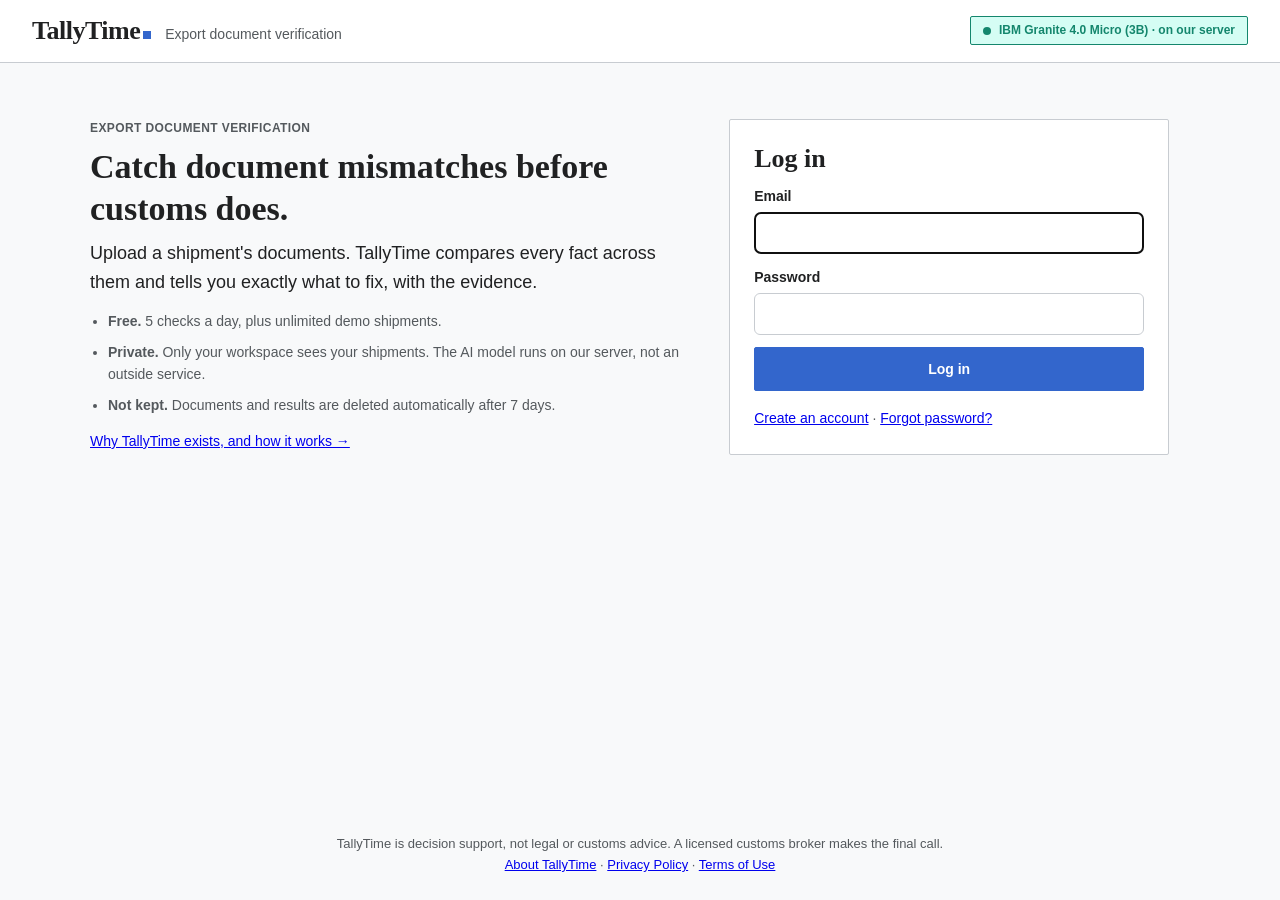
==== commit 1348cfa6: "feat: about page on why TallyTime matters Public page explaining the problem and the project: ICC's " ====
--- a/static/index.html
+++ b/static/index.html
@@ -18,6 +18,11 @@
     <button class="navlink" id="nav-queue">Queue <span id="queue-count" class="pill" hidden></span></button>
     <button class="navlink" id="nav-dashboard">Dashboard</button>
   </nav>
+  <div class="sysmon" id="sysmon" role="group" aria-label="Server resources" hidden>
+    <div class="meter" id="meter-cpu" tabindex="0" role="img"><span class="meter-label">CPU</span><span class="meter-track"><span class="meter-fill"></span></span></div>
+    <div class="meter" id="meter-ram" tabindex="0" role="img"><span class="meter-label">RAM</span><span class="meter-track"><span class="meter-fill"></span></span></div>
+    <div class="meter off" id="meter-gpu" tabindex="0" role="img"><span class="meter-label">GPU</span><span class="meter-track"><span class="meter-fill"></span></span></div>
+  </div>
   <div class="privacy-badge" id="model-badge" title="The AI model that reads the documents runs on the TallyTime server. Your documents are not sent to any outside AI service.">
     <span class="dot"></span> <span id="model-text">IBM Granite 4.0 Micro (3B) · on our server</span>
   </div>
@@ -140,6 +145,7 @@
           <li><b>Private.</b> Only your workspace sees your shipments. The AI model runs on our server, not an outside service.</li>
           <li><b>Not kept.</b> Documents and results are deleted automatically after <span id="auth-retention">7</span> days.</li>
         </ul>
+        <p><a href="/about.html">Why TallyTime exists, and how it works →</a></p>
       </div>
       <div class="card auth-card" id="auth-card"></div>
     </div>
@@ -175,7 +181,7 @@
 </aside>
 
 <footer class="foot">TallyTime is decision support, not legal or customs advice. A licensed customs broker makes the final call.
-  <br><a href="/privacy.html">Privacy Policy</a> · <a href="/terms.html">Terms of Use</a></footer>
+  <br><a href="/about.html">About TallyTime</a> · <a href="/privacy.html">Privacy Policy</a> · <a href="/terms.html">Terms of Use</a></footer>
 <script src="ml.js"></script>
 <script src="session.js"></script>
 <script src="app.js"></script>
--- a/static/styles.css
+++ b/static/styles.css
@@ -551,3 +551,44 @@
   .account-bar, .mainnav { flex-wrap: wrap; }
   .legal-table { display: block; overflow-x: auto; }
 }
+
+/* Server resource meters in the top bar (Colab style) */
+.sysmon { display: flex; gap: 12px; align-items: center; }
+.meter { position: relative; display: flex; flex-direction: column; gap: 3px; width: 54px; font-size: 11px; font-weight: 700; letter-spacing: .5px; color: var(--cdx-subtle, #54595d); cursor: default; border-radius: 2px; }
+.meter:focus-visible { outline: 2px solid var(--cdx-progressive, #36c); outline-offset: 3px; }
+.meter-track { height: 6px; background: var(--cdx-bg-interactive, #eaecf0); border-radius: 999px; overflow: hidden; }
+.meter-fill { display: block; height: 100%; width: 0; background: var(--cdx-success, #14866d); border-radius: 999px; transition: width .6s ease; }
+.meter.warn .meter-fill { background: var(--cdx-warning-border, #ab7f2a); }
+.meter.high .meter-fill { background: var(--cdx-error, #d73333); }
+.meter.off { color: var(--cdx-placeholder, #72777d); }
+.meter.off .meter-label, .meter.off .meter-track { opacity: .55; }   /* not the tooltip */
+.meter.off .meter-track { background: repeating-linear-gradient(135deg, #eaecf0 0 4px, #f8f9fa 4px 8px); }
+.meter[data-tip]:hover::after, .meter[data-tip]:focus-visible::after {
+  content: attr(data-tip); position: absolute; top: calc(100% + 8px); right: 0; z-index: 60;
+  white-space: pre; background: #202122; color: #fff; font-size: 12px; font-weight: 400; letter-spacing: 0;
+  line-height: 1.5; padding: 8px 10px; border-radius: 4px; box-shadow: 0 4px 16px #0003; pointer-events: none;
+}
+.meter:first-child[data-tip]:hover::after, .meter:first-child[data-tip]:focus-visible::after { right: auto; left: 0; }
+@media (max-width: 900px) { .sysmon { order: 5; } .meter { width: 46px; } }
+
+/* About page */
+.about { max-width: 1040px; }
+.about h1 { max-width: 820px; }
+.about .lead { max-width: 860px; }
+.about-section { margin-top: 44px; }
+.about-section h2 { margin-bottom: 14px; }
+.about-section > p { max-width: 860px; }
+.about-stats { display: grid; grid-template-columns: repeat(auto-fit, minmax(220px, 1fr)); gap: 14px; margin-bottom: 18px; }
+.about-stat { background: var(--card); border: 1px solid var(--line); border-radius: 10px; padding: 18px; display: flex; flex-direction: column; gap: 6px; }
+.about-stat b { font-family: var(--mono); font-size: 24px; white-space: nowrap; line-height: 1.1; color: var(--navy); }
+.about-stat span { color: var(--muted); font-size: 14px; }
+.about-stat sup a { text-decoration: none; padding: 0 2px; }
+.about-grid { display: grid; grid-template-columns: repeat(auto-fit, minmax(280px, 1fr)); gap: 14px; }
+.about-grid .card { padding: 18px 20px; }
+.about-grid h3 { font-size: 16px; }
+.about-grid p { color: var(--muted); font-size: 14px; margin: 0; }
+.about-steps { padding-left: 20px; display: flex; flex-direction: column; gap: 8px; max-width: 860px; }
+.about-sources { margin-top: 44px; padding-top: 20px; border-top: 1px solid var(--line); font-size: 14px; color: var(--muted); }
+.about-sources h2 { font-size: 16px; }
+.about-sources a { overflow-wrap: anywhere; }
+.about-sources li:target { background: var(--cdx-progressive-bg, #eaf3ff); }
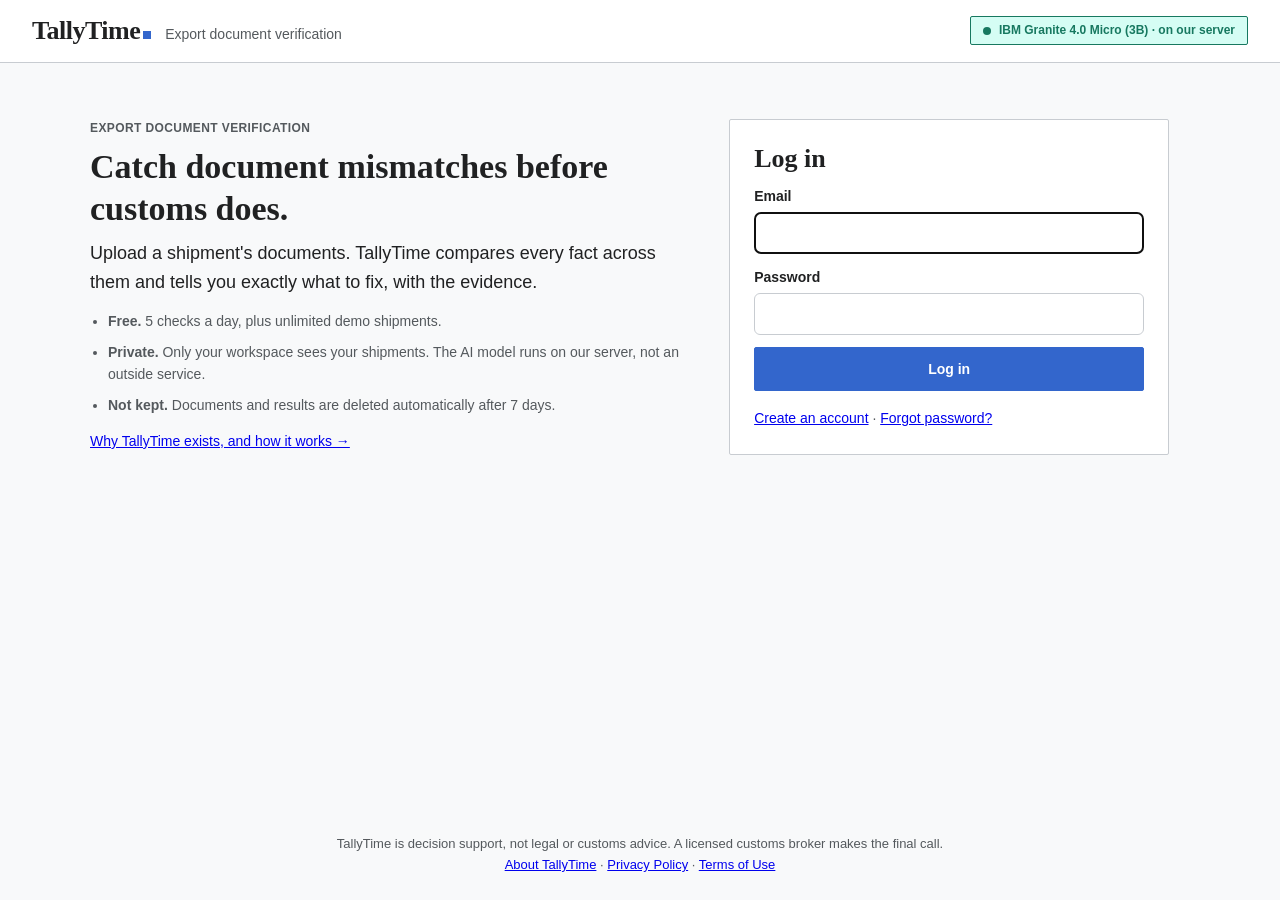
==== commit ca18e5ab: "feat: dark mode that follows the device setting The colours are theme variables with a dark set base" ====
--- a/static/index.html
+++ b/static/index.html
@@ -5,6 +5,10 @@
 <meta name="viewport" content="width=device-width, initial-scale=1">
 <title>TallyTime · Export Document Verification</title>
 <link rel="icon" type="image/svg+xml" href="favicon.svg">
+<meta name="color-scheme" content="light dark">
+<meta name="theme-color" content="#ffffff" media="(prefers-color-scheme: light)">
+<meta name="theme-color" content="#1b1e22" media="(prefers-color-scheme: dark)">
+<script src="theme.js"></script>
 <link rel="stylesheet" href="styles.css">
 </head>
 <body>
@@ -15,8 +19,8 @@
   </div>
   <nav class="mainnav" id="mainnav" hidden>
     <button class="navlink" id="nav-new">New check</button>
-    <button class="navlink" id="nav-queue">Queue <span id="queue-count" class="pill" hidden></span></button>
     <button class="navlink" id="nav-dashboard">Dashboard</button>
+    <button class="navlink progress-chip" id="nav-queue" hidden><span class="chip-dot" aria-hidden="true"></span><span id="queue-count"></span></button>
   </nav>
   <div class="sysmon" id="sysmon" role="group" aria-label="Server resources" hidden>
     <div class="meter" id="meter-cpu" tabindex="0" role="img"><span class="meter-label">CPU</span><span class="meter-track"><span class="meter-fill"></span></span></div>
@@ -69,7 +73,10 @@
 
       <div class="card demo-card">
         <p class="eyebrow">TRY A DEMO SHIPMENT</p>
-        <p class="muted small">Synthetic Kochi shrimp export to Rotterdam, fictitious companies. Demos do not count towards your daily checks.</p>
+        <p class="muted small">Synthetic shipments from Kerala with fictitious companies. Demos do not count towards your daily checks.</p>
+        <p class="demo-group">Coir door mats · Alappuzha → Hamburg</p>
+        <button class="btn demo" data-demo="coir"><b>Priced per piece</b><span>4,800 mats at $3.25 each, one pricing error</span></button>
+        <p class="demo-group">Frozen shrimp · Kochi → Rotterdam</p>
         <button class="btn demo" data-demo="errors"><b>With planted errors</b><span>8 issues hidden across 6 documents</span></button>
         <button class="btn demo" data-demo="scanned"><b>Errors + scanned packing list</b><span>One document is an image-only scan</span></button>
         <button class="btn demo" data-demo="bundle"><b>All 6 documents in one PDF</b><span>A merged bundle, split automatically</span></button>
--- a/static/styles.css
+++ b/static/styles.css
@@ -76,8 +76,8 @@
 table.recent { width: 100%; border-collapse: collapse; background: var(--card); border: 1px solid var(--line); border-radius: 10px; overflow: hidden; }
 .recent th, .recent td { text-align: left; padding: 10px 14px; border-bottom: 1px solid var(--line); font-size: 14px; }
 .recent th { background: #F1EADF; color: var(--muted); font-weight: 600; }
-.recent tr.click { cursor: pointer; } .recent tr.click:hover td { background: #fff; }
-.vtag { font-family: var(--mono); font-size: 11px; font-weight: 700; letter-spacing: 1px; padding: 2px 8px; border-radius: 4px; color: #fff; }
+.recent tr.click { cursor: pointer; } .recent tr.click:hover td { background: var(--card); }
+.vtag { font-family: var(--mono); font-size: 11px; font-weight: 700; letter-spacing: 1px; padding: 2px 8px; border-radius: 4px; color: var(--on-accent); }
 .vtag.blocked { background: var(--red); } .vtag.review { background: var(--amber); } .vtag.ready { background: var(--green); }
 @media (max-width: 900px) { .dash-grid { grid-template-columns: 1fr; } .mainnav { margin: 0; } }
 
@@ -89,7 +89,7 @@
 .needed { display: flex; flex-direction: column; gap: 8px; margin-bottom: 18px; }
 .need-group { display: flex; flex-wrap: wrap; align-items: center; gap: 6px; }
 .need-label { font-family: var(--mono); font-size: 11px; letter-spacing: 2px; text-transform: uppercase; color: var(--muted); width: 120px; }
-.need { font-size: 13px; padding: 3px 10px; border-radius: 999px; border: 1px solid var(--line); background: #fff; }
+.need { font-size: 13px; padding: 3px 10px; border-radius: 999px; border: 1px solid var(--line); background: var(--card); }
 .need.req { border-color: var(--navy); font-weight: 600; }
 .need.rec { color: var(--ink); }
 .need.opt { border-style: dashed; color: var(--muted); cursor: help; }
@@ -99,13 +99,13 @@
 .dropzone strong { font-size: 20px; }
 .dropzone span { color: var(--muted); }
 .dropzone .limits { font-size: 12px; font-family: var(--mono); }
-.dropzone.over { border-color: var(--navy); background: #fff; }
+.dropzone.over { border-color: var(--navy); background: var(--card); }
 .file-list { list-style: none; padding: 0; margin: 16px 0; display: flex; flex-direction: column; gap: 6px; }
-.file-list li { font-family: var(--mono); font-size: 13px; background: #fff; border: 1px solid var(--line); border-radius: 6px; padding: 6px 10px; display: flex; justify-content: space-between; }
+.file-list li { font-family: var(--mono); font-size: 13px; background: var(--card); border: 1px solid var(--line); border-radius: 6px; padding: 6px 10px; display: flex; justify-content: space-between; }
 .row-actions { display: flex; gap: 10px; }
 .hint { color: var(--muted); font-size: 13px; margin-top: 14px; }
 .demo-card { display: flex; flex-direction: column; gap: 10px; }
-.btn.demo { text-align: left; display: flex; flex-direction: column; gap: 1px; padding: 9px 12px; background: #fff; font-size: 14px; }
+.btn.demo { text-align: left; display: flex; flex-direction: column; gap: 1px; padding: 9px 12px; background: var(--card); font-size: 14px; }
 .demo-card { gap: 8px; padding: 20px; }
 .btn.demo span { font-weight: 400; color: var(--muted); font-size: 13px; }
 
@@ -145,7 +145,7 @@
 .tab { background: none; border: none; padding: 10px 16px; font-weight: 600; color: var(--muted); border-bottom: 3px solid transparent; margin-bottom: -2px; }
 .tab.active { color: var(--ink); border-bottom-color: var(--orange); }
 .pill { font-family: var(--mono); font-size: 12px; background: var(--line); border-radius: 999px; padding: 1px 8px; margin-left: 4px; }
-.pill.red { background: var(--red); color: #fff; }
+.pill.red { background: var(--red); color: var(--on-accent); }
 
 /* Truth matrix */
 .matrix-wrap { overflow-x: auto; border: 1px solid var(--line); border-radius: 10px; background: var(--card); }
@@ -161,16 +161,16 @@
 .rowstatus.pass { color: var(--green); }
 .rowstatus.info, .rowstatus.skipped { color: var(--muted); }
 .cell { display: block; width: 100%; min-height: 52px; word-break: break-word; text-align: left; border: none; background: transparent; padding: 10px 12px; font-family: var(--mono); font-size: 13px; color: var(--ink); }
-.cell:hover { background: #fff; }
+.cell:hover { background: var(--card); }
 .matrix td.td-mismatch { background: var(--red-bg); box-shadow: inset 3px 0 0 var(--red); }
 .matrix td.td-vague { background: var(--amber-bg); box-shadow: inset 3px 0 0 var(--amber); }
 .cell.mismatch { color: var(--red); font-weight: 600; }
 .cell.vague { color: var(--amber); font-weight: 600; }
 .cell.mismatch:hover, .cell.vague:hover { background: transparent; text-decoration: underline; }
-.cell.empty { color: #A9A398; cursor: help; font-family: var(--sans); font-size: 12px; font-style: italic; }
-.cell-legend { font-style: italic; color: #A9A398; }
+.cell.empty { color: var(--cdx-subtle, #A9A398); cursor: help; font-family: var(--sans); font-size: 12px; font-style: italic; }
+.cell-legend { font-style: italic; color: var(--cdx-subtle, #A9A398); }
 .reviewer { display: flex; align-items: center; gap: 8px; font-size: 13px; color: var(--muted); margin-top: 6px; }
-.reviewer input { font: inherit; border: 1px solid var(--line); border-radius: 6px; padding: 4px 8px; background: #fff; width: 220px; }
+.reviewer input { font: inherit; border: 1px solid var(--line); border-radius: 6px; padding: 4px 8px; background: var(--card); width: 220px; }
 .cell .tag { display: block; font-family: var(--sans); font-size: 11px; font-weight: 600; margin-top: 3px; }
 .cell .unverified { color: var(--amber); }
 .legend { display: flex; gap: 18px; color: var(--muted); font-size: 13px; margin: 0 0 12px; flex-wrap: wrap; }
@@ -182,23 +182,23 @@
 .issue.warning { border-left-color: var(--amber); }
 .issue.reviewed { opacity: 0.85; }
 .issue-head { display: flex; justify-content: space-between; gap: 12px; align-items: baseline; flex-wrap: wrap; }
-.sev { font-family: var(--mono); font-size: 11px; font-weight: 700; letter-spacing: 1px; padding: 2px 8px; border-radius: 4px; color: #fff; background: var(--red); margin-right: 8px; }
+.sev { font-family: var(--mono); font-size: 11px; font-weight: 700; letter-spacing: 1px; padding: 2px 8px; border-radius: 4px; color: var(--on-accent); background: var(--red); margin-right: 8px; }
 .sev.warning { background: var(--amber); }
 .sev.pass { background: var(--green); }
-.sev.skipped { background: #8A8F96; }
+.sev.skipped { background: var(--cdx-placeholder, #8A8F96); }
 .cat { font-family: var(--mono); font-size: 12px; color: var(--muted); }
 .issue .msg { font-size: 16px; margin: 8px 0; }
 .issue .fix { color: var(--muted); }
 .issue .fix b { color: var(--ink); }
 table.values { width: 100%; border-collapse: collapse; margin: 12px 0; font-size: 13px; }
 .values th { text-align: left; color: var(--muted); font-weight: 600; padding: 6px 8px; border-bottom: 1px solid var(--line); }
-.values td { padding: 6px 8px; border-bottom: 1px solid #ECE4D6; vertical-align: top; }
+.values td { padding: 6px 8px; border-bottom: 1px solid var(--cdx-border-subtle, #ECE4D6); vertical-align: top; }
 .values td.v { font-family: var(--mono); }
 .values tr.outlier td { background: var(--red-bg); }
 .values tr.outlier td.v { color: var(--red); font-weight: 600; }
 .evidence { font-family: var(--mono); font-size: 12px; color: var(--muted); }
 .review-box { border-top: 1px dashed var(--line); margin-top: 12px; padding-top: 12px; display: flex; gap: 10px; align-items: flex-start; flex-wrap: wrap; }
-.review-box textarea { flex: 1 1 320px; min-height: 40px; font: inherit; border: 1px solid var(--line); border-radius: 6px; padding: 8px; background: #fff; }
+.review-box textarea { flex: 1 1 320px; min-height: 40px; font: inherit; border: 1px solid var(--line); border-radius: 6px; padding: 8px; background: var(--card); }
 .review-head { flex: 1 1 100%; display: flex; flex-direction: column; gap: 2px; font-size: 14px; }
 .review-head .muted { font-size: 13px; }
 .review-actions { display: flex; gap: 8px; flex-wrap: wrap; flex: 0 0 auto; }
@@ -220,12 +220,12 @@
 .fix-card { background: var(--card); border: 1px solid var(--line); border-top: 6px solid var(--navy); border-radius: 10px; padding: 18px 20px; display: flex; flex-direction: column; gap: 10px; }
 .fix-card ol { margin: 0; padding-left: 20px; display: flex; flex-direction: column; gap: 6px; font-size: 14px; }
 .fix-card .actions { display: flex; gap: 8px; flex-wrap: wrap; margin-top: auto; }
-.btn.wa { background: #1F7A50; color: #fff; border-color: #1F7A50; }
+.btn.wa { background: #1F7A50; color: var(--on-accent); border-color: #1F7A50; }
 
 /* Readiness */
 .ready-head { display: flex; gap: 24px; flex-wrap: wrap; align-items: baseline; margin-bottom: 16px; }
 .ready-head b { font-size: 20px; }
-.rtag { font-family: var(--mono); font-size: 11px; font-weight: 700; letter-spacing: 1px; padding: 2px 8px; border-radius: 4px; color: #fff; }
+.rtag { font-family: var(--mono); font-size: 11px; font-weight: 700; letter-spacing: 1px; padding: 2px 8px; border-radius: 4px; color: var(--on-accent); }
 .rtag.info { background: var(--navy-2); }
 .rtag.ok { background: var(--green); } .rtag.missing { background: var(--red); } .rtag.check { background: var(--amber); }
 
@@ -255,8 +255,8 @@
 .kv { display: grid; grid-template-columns: 150px 1fr; gap: 6px 12px; margin: 16px 0; font-size: 14px; }
 .kv dt { color: var(--muted); }
 .kv dd { margin: 0; font-family: var(--mono); }
-.snippet { background: #fff; border: 1px solid var(--line); border-left: 4px solid var(--navy); border-radius: 6px; padding: 12px; font-family: var(--mono); font-size: 13px; white-space: pre-wrap; word-break: break-word; }
-.snippet mark { background: #FFE08A; padding: 0 2px; }
+.snippet { background: var(--card); border: 1px solid var(--line); border-left: 4px solid var(--navy); border-radius: 6px; padding: 12px; font-family: var(--mono); font-size: 13px; white-space: pre-wrap; word-break: break-word; }
+.snippet mark { background: #FFE08A; color: #202122; padding: 0 2px; }
 .ok-note { color: var(--green); font-weight: 600; }
 .warn-note { color: var(--amber); font-weight: 600; }
 
@@ -287,14 +287,20 @@
   --cdx-progressive-hover: #447ff5;
   --cdx-progressive-active: #2a4b8d;
   --cdx-progressive-bg: #eaf3ff;
-  --cdx-error: #d73333;
+  --cdx-error: #bf3c2c;         /* current Codex value; 4.5:1 on the error tint */
   --cdx-error-bg: #fee7e6;
   --cdx-warning: #886425;
   --cdx-warning-border: #ab7f2a;
   --cdx-warning-bg: #fef6e7;
-  --cdx-success: #14866d;
+  --cdx-success: #177860;       /* current Codex value; 4.5:1 on the success tint */
   --cdx-success-bg: #d5fdf4;
   --cdx-radius: 2px;
+  --cdx-error-border-subtle: #f0b8b8;
+  --cdx-warning-border-subtle: #edd5a8;
+  --cdx-success-border-subtle: #a3e5d2;
+  --cdx-progressive-border-subtle: #a6c4f5;
+  --on-accent: #fff;            /* text on coloured fills: buttons, status tags, toasts */
+  --mark: #fc3;                 /* evidence highlight */
 
   /* Re-point the base palette at Codex tokens */
   --navy: var(--cdx-progressive);
@@ -345,12 +351,12 @@
 .btn { border-radius: var(--cdx-radius); background: var(--cdx-bg-subtle); border: 1px solid var(--cdx-border); color: var(--cdx-base); font-weight: 700; }
 .btn:hover { background: var(--cdx-bg); border-color: var(--cdx-placeholder); }
 .btn:active { background: var(--cdx-bg-interactive); }
-.btn.primary { background: var(--cdx-progressive); border-color: var(--cdx-progressive); color: #fff; }
+.btn.primary { background: var(--cdx-progressive); border-color: var(--cdx-progressive); color: var(--on-accent); }
 .btn.primary:hover { background: var(--cdx-progressive-hover); border-color: var(--cdx-progressive-hover); }
 .btn.primary:disabled { background: var(--cdx-bg-interactive); border-color: var(--cdx-border-subtle); color: var(--cdx-placeholder); opacity: 1; }
 .btn.danger { color: var(--cdx-error); background: var(--cdx-bg-subtle); border-color: var(--cdx-border); }
 .btn.ghost { background: transparent; border-color: transparent; color: var(--cdx-progressive); }
-.btn.wa { background: var(--cdx-success); border-color: var(--cdx-success); color: #fff; }
+.btn.wa { background: var(--cdx-success); border-color: var(--cdx-success); color: var(--on-accent); }
 .btn.demo { background: var(--cdx-bg); font-weight: 400; }
 .btn.demo b { color: var(--cdx-progressive); }
 .btn:focus-visible, .tab:focus-visible, .cell:focus-visible, .navlink:focus-visible {
@@ -372,9 +378,9 @@
 
 /* Verdict as a Codex message box: tinted background, coloured left border */
 .verdict { background: var(--cdx-bg); color: var(--cdx-base); border: 1px solid var(--cdx-border-subtle); border-left: 6px solid var(--cdx-progressive); border-radius: var(--cdx-radius); }
-.verdict:has(.stamp.blocked) { background: var(--cdx-error-bg); border-color: #f0b8b8; border-left-color: var(--cdx-error); }
-.verdict:has(.stamp.review) { background: var(--cdx-warning-bg); border-color: #edd5a8; border-left-color: var(--cdx-warning-border); }
-.verdict:has(.stamp.ready) { background: var(--cdx-success-bg); border-color: #a3e5d2; border-left-color: var(--cdx-success); }
+.verdict:has(.stamp.blocked) { background: var(--cdx-error-bg); border-color: var(--cdx-error-border-subtle); border-left-color: var(--cdx-error); }
+.verdict:has(.stamp.review) { background: var(--cdx-warning-bg); border-color: var(--cdx-warning-border-subtle); border-left-color: var(--cdx-warning-border); }
+.verdict:has(.stamp.ready) { background: var(--cdx-success-bg); border-color: var(--cdx-success-border-subtle); border-left-color: var(--cdx-success); }
 .verdict h2 { font-family: var(--sans); font-weight: 700; font-size: 22px; }
 .verdict .sub, .stat span { color: var(--cdx-subtle); }
 .stamp { transform: none; font-family: var(--sans); font-size: 15px; letter-spacing: 1px; padding: 6px 12px; border-width: 2px; border-radius: var(--cdx-radius); background: var(--cdx-bg); }
@@ -395,9 +401,9 @@
 .tab:hover { color: var(--cdx-progressive); }
 .tab.active { color: var(--cdx-progressive); border-bottom-color: var(--cdx-progressive); }
 .pill { border-radius: var(--cdx-radius); background: var(--cdx-bg-interactive); color: var(--cdx-base); }
-.pill.red { background: var(--cdx-error); color: #fff; }
+.pill.red { background: var(--cdx-error); color: var(--on-accent); }
 .lang { border-radius: var(--cdx-radius); background: var(--cdx-bg-subtle); border-color: var(--cdx-border); color: var(--cdx-base); }
-.lang.active { background: var(--cdx-progressive); border-color: var(--cdx-progressive); color: #fff; }
+.lang.active { background: var(--cdx-progressive); border-color: var(--cdx-progressive); color: var(--on-accent); }
 
 /* Tables in the Wikipedia "wikitable" style */
 .matrix-wrap { border-color: var(--cdx-border); }
@@ -417,7 +423,7 @@
 
 /* Status labels */
 .sev, .vtag, .rtag { border-radius: var(--cdx-radius); font-family: var(--sans); letter-spacing: 0.3px; }
-.sev.warning, .vtag.review, .rtag.check { background: var(--cdx-warning-border); }
+.sev.warning, .vtag.review, .rtag.check { background: var(--cdx-warning); }
 .rtag.info { background: var(--cdx-subtle); }
 .issue { border-left: 4px solid var(--cdx-error); }
 .issue.warning { border-left-color: var(--cdx-warning-border); }
@@ -434,7 +440,7 @@
 .drawer { background: rgba(32, 33, 34, 0.4); }
 .drawer-inner { background: var(--cdx-bg); box-shadow: -4px 0 16px rgba(0, 0, 0, 0.15); }
 .snippet { border-radius: var(--cdx-radius); border-left-color: var(--cdx-progressive); background: var(--cdx-bg-subtle); }
-.snippet mark { background: #fc3; }
+.snippet mark { background: var(--mark); color: #202122; }
 .state-icon.reading { border-top-color: var(--cdx-progressive); }
 
 /* Bolder titles: serif headings, logo and drop zone heading */
@@ -459,11 +465,12 @@
 
 /* Export call to action under every results tab */
 .export-cta { margin-top: 24px; padding: 16px 20px; display: flex; align-items: center; justify-content: space-between; gap: 16px; flex-wrap: wrap;
-  background: var(--cdx-progressive-bg); border: 1px solid #a6c4f5; border-left: 4px solid var(--cdx-progressive); border-radius: var(--cdx-radius); }
+  background: var(--cdx-progressive-bg); border: 1px solid var(--cdx-progressive-border-subtle); border-left: 4px solid var(--cdx-progressive); border-radius: var(--cdx-radius); }
 .export-cta > div { display: flex; flex-direction: column; gap: 2px; max-width: 760px; }
 
-/* The page is light: keep native pop-ups (dropdown lists, date pickers) light even on a dark system theme */
+/* Native controls (dropdown lists, scrollbars, checkboxes) follow the theme; see the dark theme at the end */
 :root { color-scheme: light; }
+input:not([type=checkbox]):not([type=radio]), textarea, select { color: var(--cdx-base); background-color: var(--cdx-bg); }
 
 /* Dropdown in the Codex style */
 .reviewer select {
@@ -489,8 +496,8 @@
    Accounts, queue and legal pages
    ===================================================================== */
 .account-bar { display: flex; align-items: center; gap: 8px; }
-.account-bar select { font: inherit; font-size: 13px; padding: 5px 8px; border-radius: 6px; border: 1px solid #3A5068; background: transparent; color: inherit; max-width: 220px; }
-.account-bar select option { color: #202122; }
+.account-bar select { font: inherit; font-size: 13px; padding: 5px 8px; border-radius: 6px; border: 1px solid var(--cdx-border); background: transparent; color: inherit; max-width: 220px; }
+.account-bar select option { color: var(--cdx-base); background: var(--cdx-bg); }
 .pill[hidden] { display: none; }
 .quota-note { align-self: center; font-size: 13px; color: var(--muted); }
 .quota-note.empty { color: var(--red); font-weight: 600; }
@@ -501,7 +508,7 @@
 .auth-links { margin-top: 16px; font-size: 14px; color: var(--muted); }
 .form { display: flex; flex-direction: column; gap: 12px; margin: 12px 0; }
 .form label { display: flex; flex-direction: column; gap: 4px; font-weight: 600; font-size: 14px; }
-.form input:not([type=checkbox]) { font: inherit; font-weight: 400; padding: 9px 10px; border: 1px solid var(--line); border-radius: 6px; background: #fff; color: var(--ink); width: 100%; }
+.form input:not([type=checkbox]) { font: inherit; font-weight: 400; padding: 9px 10px; border: 1px solid var(--line); border-radius: 6px; background: var(--card); color: var(--ink); width: 100%; }
 .form label.check { flex-direction: row; align-items: flex-start; gap: 8px; font-weight: 400; }
 .form.inline { flex-direction: row; align-items: flex-end; flex-wrap: wrap; }
 .form.inline label { flex: 1 1 180px; min-width: 0; }
@@ -512,11 +519,11 @@
 .account-grid .wide { grid-column: 1 / -1; }
 .account-grid > * { min-width: 0; }
 .members-table { margin: 12px 0; }
-.danger-zone { border-color: #E7B8BF; }
+.danger-zone { border-color: var(--cdx-error-border-subtle); }
 
 .job-status { max-width: 860px; margin-top: 16px; display: flex; flex-direction: column; gap: 10px; }
 .job-status p { margin: 0; }
-.progress { height: 8px; background: #ECE4D6; border-radius: 999px; overflow: hidden; margin-top: 6px; }
+.progress { height: 8px; background: var(--cdx-bg-interactive); border-radius: 999px; overflow: hidden; margin-top: 6px; }
 .progress > div { height: 100%; background: var(--navy); border-radius: 999px; transition: width .8s ease; }
 .state-icon.queued, .state-icon.skipped { border-style: dashed; }
 .expiry-note { color: var(--muted); font-size: 13px; margin: -8px 0 16px; }
@@ -526,12 +533,12 @@
 .queue-item .q-main { display: flex; flex-direction: column; gap: 2px; flex: 1; min-width: 0; }
 .queue-item .q-actions { display: flex; gap: 6px; flex-shrink: 0; }
 .queue-item.running { border-color: var(--navy); }
-.queue-item.cancelled, .queue-item.timed_out, .queue-item.failed { opacity: .8; }
+.queue-item.cancelled, .queue-item.timed_out, .queue-item.failed { border-style: dashed; }
 .member.account { border-style: solid; font-weight: 600; }
 
-.toast { position: fixed; bottom: 20px; left: 50%; transform: translateX(-50%); z-index: 50; display: flex; align-items: center; gap: 12px; max-width: min(560px, calc(100vw - 32px)); background: var(--navy); color: #fff; border-radius: 8px; padding: 12px 16px; box-shadow: 0 6px 24px #0004; font-size: 14px; }
+.toast { position: fixed; bottom: 20px; left: 50%; transform: translateX(-50%); z-index: 50; display: flex; align-items: center; gap: 12px; max-width: min(560px, calc(100vw - 32px)); background: var(--navy); color: var(--on-accent); border-radius: 8px; padding: 12px 16px; box-shadow: 0 6px 24px #0004; font-size: 14px; }
 .toast.error { background: var(--red); }
-.toast .btn { background: #fff; color: var(--navy); border-color: #fff; }
+.toast .btn { background: var(--cdx-bg); color: var(--cdx-progressive); border-color: var(--cdx-bg); }
 .toast-x { background: none; border: 0; color: inherit; font-size: 20px; line-height: 1; padding: 0 4px; }
 
 .legal { max-width: 820px; }
@@ -562,10 +569,10 @@
 .meter.high .meter-fill { background: var(--cdx-error, #d73333); }
 .meter.off { color: var(--cdx-placeholder, #72777d); }
 .meter.off .meter-label, .meter.off .meter-track { opacity: .55; }   /* not the tooltip */
-.meter.off .meter-track { background: repeating-linear-gradient(135deg, #eaecf0 0 4px, #f8f9fa 4px 8px); }
+.meter.off .meter-track { background: repeating-linear-gradient(135deg, var(--cdx-bg-interactive) 0 4px, var(--cdx-bg-subtle) 4px 8px); }
 .meter[data-tip]:hover::after, .meter[data-tip]:focus-visible::after {
   content: attr(data-tip); position: absolute; top: calc(100% + 8px); right: 0; z-index: 60;
-  white-space: pre; background: #202122; color: #fff; font-size: 12px; font-weight: 400; letter-spacing: 0;
+  white-space: pre; background: var(--cdx-base); color: var(--cdx-bg);   /* inverted, in either theme */ font-size: 12px; font-weight: 400; letter-spacing: 0;
   line-height: 1.5; padding: 8px 10px; border-radius: 4px; box-shadow: 0 4px 16px #0003; pointer-events: none;
 }
 .meter:first-child[data-tip]:hover::after, .meter:first-child[data-tip]:focus-visible::after { right: auto; left: 0; }
@@ -592,3 +599,82 @@
 .about-sources h2 { font-size: 16px; }
 .about-sources a { overflow-wrap: anywhere; }
 .about-sources li:target { background: var(--cdx-progressive-bg, #eaf3ff); }
+
+/* "N in progress" chip in the top bar, shown only while checks are running or waiting */
+.progress-chip { display: inline-flex; align-items: center; gap: 7px; border: 1px solid var(--cdx-progressive, #36c) !important; border-radius: 999px; padding: 4px 12px; font-size: 13px; background: var(--cdx-progressive-bg, #eaf3ff); }
+.progress-chip[hidden] { display: none; }
+.chip-dot { width: 8px; height: 8px; border-radius: 50%; background: var(--cdx-progressive, #36c); animation: chip-pulse 1.6s ease-in-out infinite; }
+@keyframes chip-pulse { 50% { opacity: .3; } }
+@media (prefers-reduced-motion: reduce) { .chip-dot { animation: none; } }
+.demo-group { margin: 8px 0 0; font-size: 12px; font-weight: 700; color: var(--muted); }
+.about-products { display: grid; grid-template-columns: repeat(auto-fit, minmax(280px, 1fr)); gap: 10px; margin: 14px 0; }
+.about-products div { background: var(--card); border: 1px solid var(--line); border-radius: 8px; padding: 12px 14px; }
+.about-products dt { font-weight: 700; margin-bottom: 2px; }
+.about-products dd { margin: 0; color: var(--muted); font-size: 14px; }
+
+/* =====================================================================
+   Dark theme, following the Codex dark-mode palette.
+   Applied automatically when the device is set to dark (unless the person chose Light in Account → Appearance),
+   or always when they chose Dark. theme.js sets data-theme before the page draws.
+   ===================================================================== */
+@media (prefers-color-scheme: dark) {
+  :root:not([data-theme="light"]) {
+    color-scheme: dark;
+    --cdx-base: #eaecf0;
+    --cdx-subtle: #a2a9b1;
+    --cdx-placeholder: #8d939a;
+    --cdx-bg: #1b1e22;            /* cards and panels */
+    --cdx-bg-subtle: #121417;     /* page background */
+    --cdx-bg-interactive: #2c3035;
+    --cdx-border: #6b7178;
+    --cdx-border-subtle: #3a3f45;
+    --cdx-progressive: #88a3e8;
+    --cdx-progressive-hover: #aabdf0;
+    --cdx-progressive-active: #6c8ad8;
+    --cdx-progressive-bg: #1f2840;
+    --cdx-progressive-border-subtle: #3a4d80;
+    --cdx-error: #fd7865;
+    --cdx-error-bg: #3a1c1b;
+    --cdx-error-border-subtle: #7a3530;
+    --cdx-warning: #e2b55c;
+    --cdx-warning-border: #c99a3c;
+    --cdx-warning-bg: #322810;
+    --cdx-warning-border-subtle: #6b5525;
+    --cdx-success: #3cc39b;
+    --cdx-success-bg: #0f2c25;
+    --cdx-success-border-subtle: #22614f;
+    --on-accent: #121417;         /* dark text on the lighter accent colours */
+  }
+}
+:root[data-theme="dark"] {
+  color-scheme: dark;
+  --cdx-base: #eaecf0;
+  --cdx-subtle: #a2a9b1;
+  --cdx-placeholder: #8d939a;
+  --cdx-bg: #1b1e22;            /* cards and panels */
+  --cdx-bg-subtle: #121417;     /* page background */
+  --cdx-bg-interactive: #2c3035;
+  --cdx-border: #6b7178;
+  --cdx-border-subtle: #3a3f45;
+  --cdx-progressive: #88a3e8;
+  --cdx-progressive-hover: #aabdf0;
+  --cdx-progressive-active: #6c8ad8;
+  --cdx-progressive-bg: #1f2840;
+  --cdx-progressive-border-subtle: #3a4d80;
+  --cdx-error: #fd7865;
+  --cdx-error-bg: #3a1c1b;
+  --cdx-error-border-subtle: #7a3530;
+  --cdx-warning: #e2b55c;
+  --cdx-warning-border: #c99a3c;
+  --cdx-warning-bg: #322810;
+  --cdx-warning-border-subtle: #6b5525;
+  --cdx-success: #3cc39b;
+  --cdx-success-bg: #0f2c25;
+  --cdx-success-border-subtle: #22614f;
+  --on-accent: #121417;         /* dark text on the lighter accent colours */
+}
+
+/* Appearance choice on the account page */
+.segmented { display: flex; flex-wrap: wrap; gap: 8px; margin-top: 8px; }
+.segmented label { display: inline-flex; align-items: center; gap: 6px; padding: 6px 12px; border: 1px solid var(--cdx-border); border-radius: var(--cdx-radius); cursor: pointer; font-size: 14px; }
+.segmented label:has(input:checked) { border-color: var(--cdx-progressive); background: var(--cdx-progressive-bg); color: var(--cdx-progressive); font-weight: 700; }
